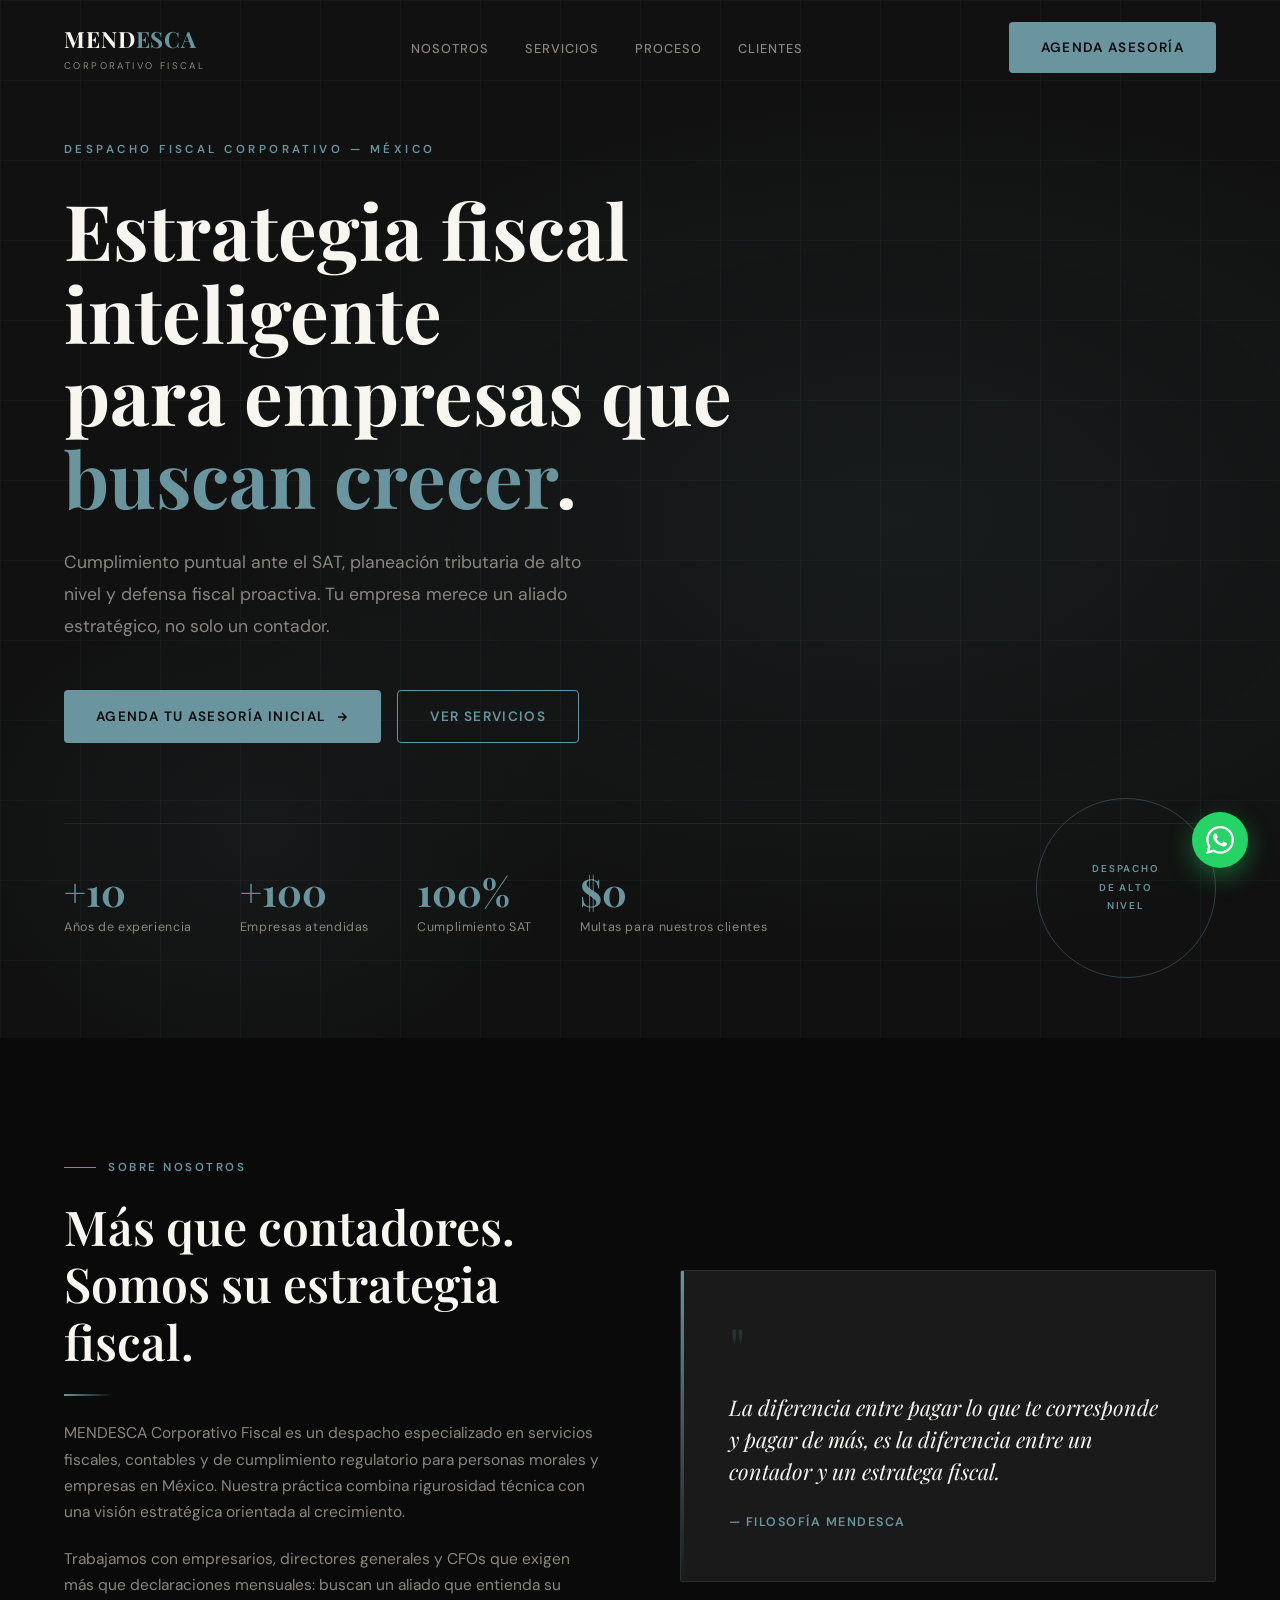
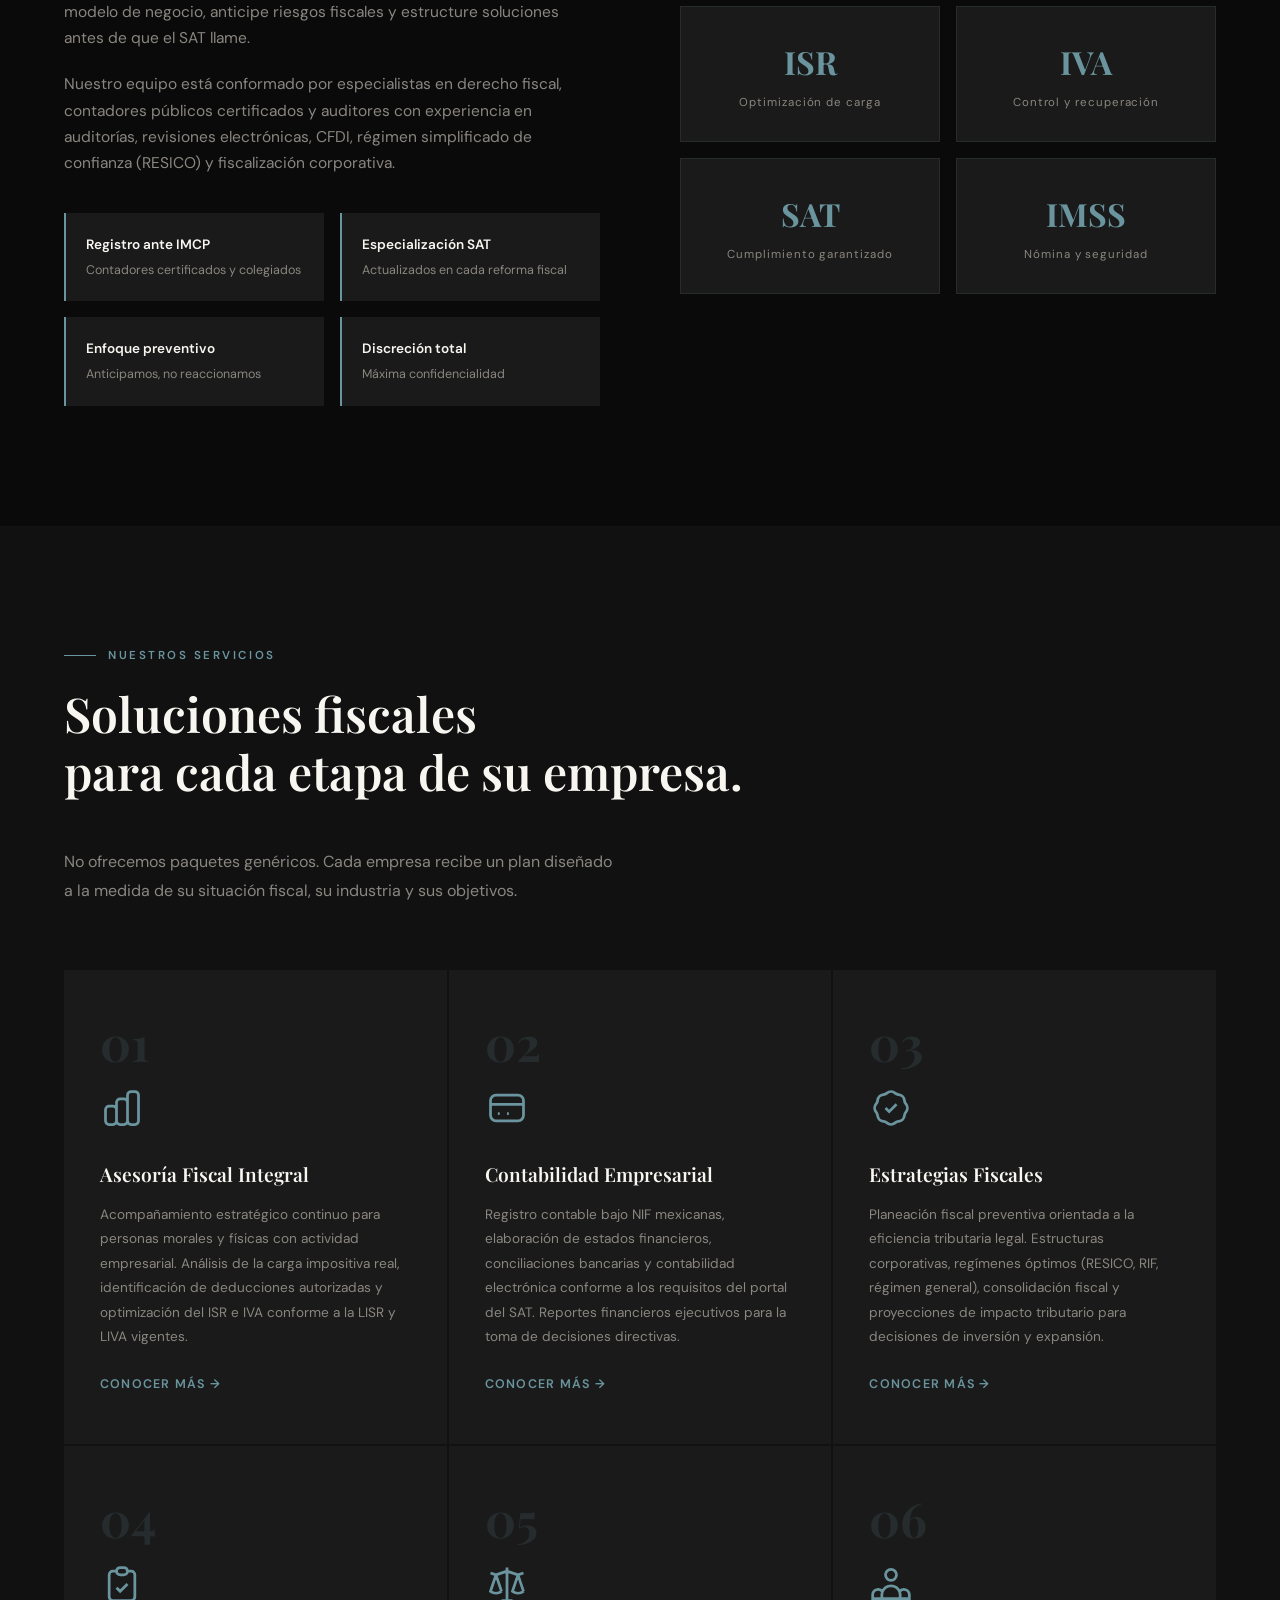
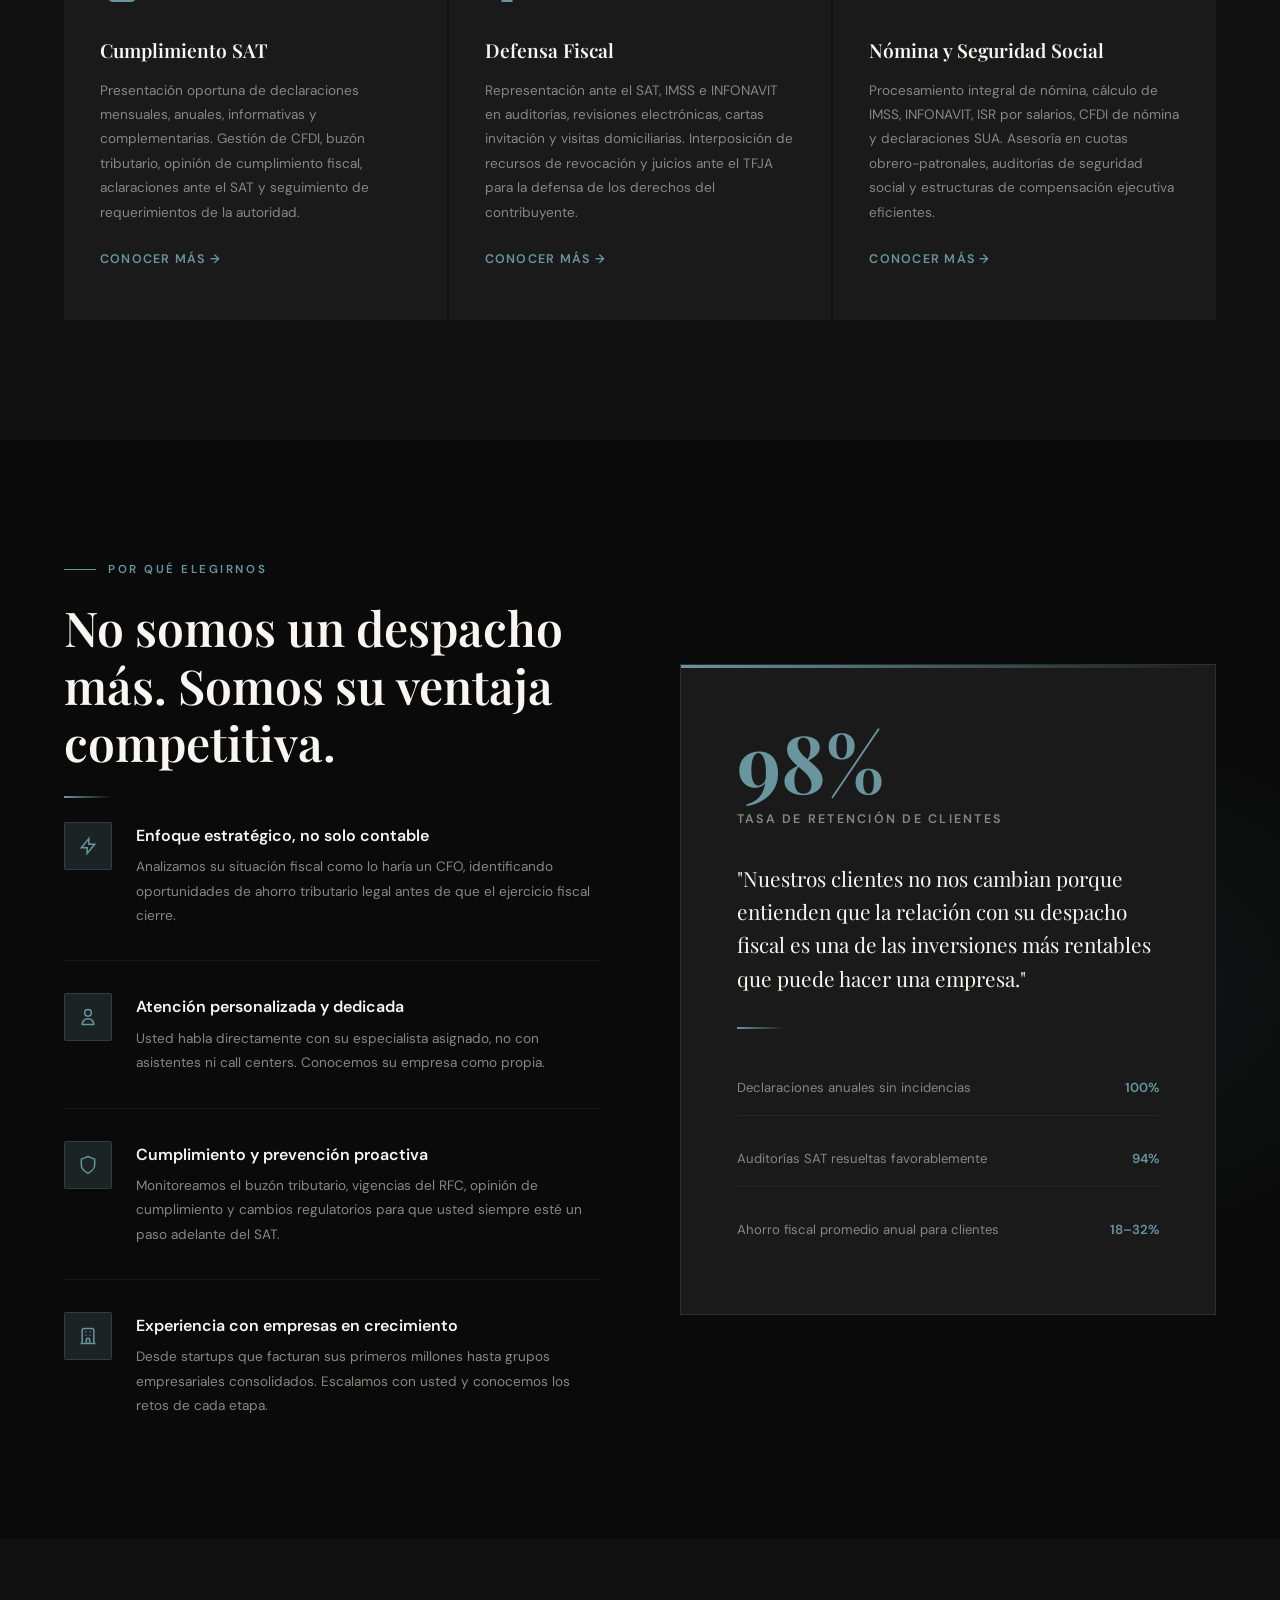
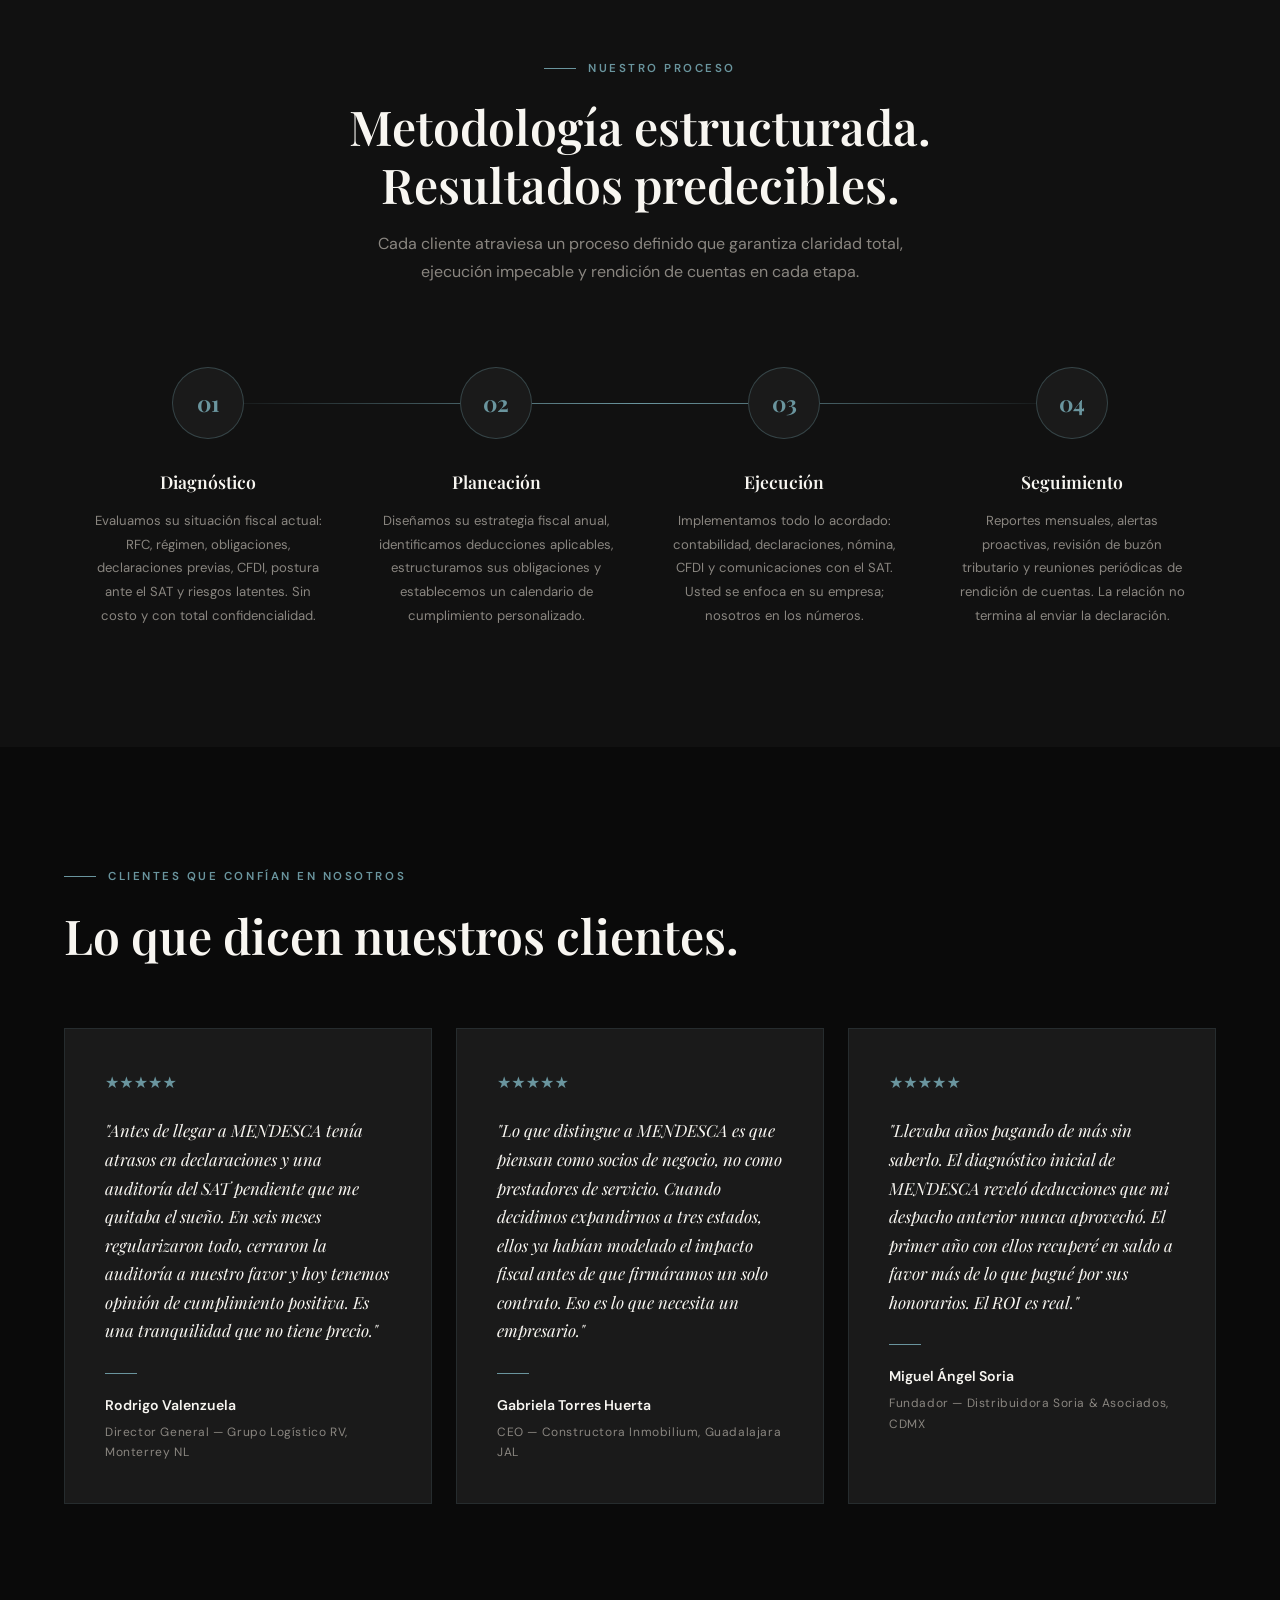
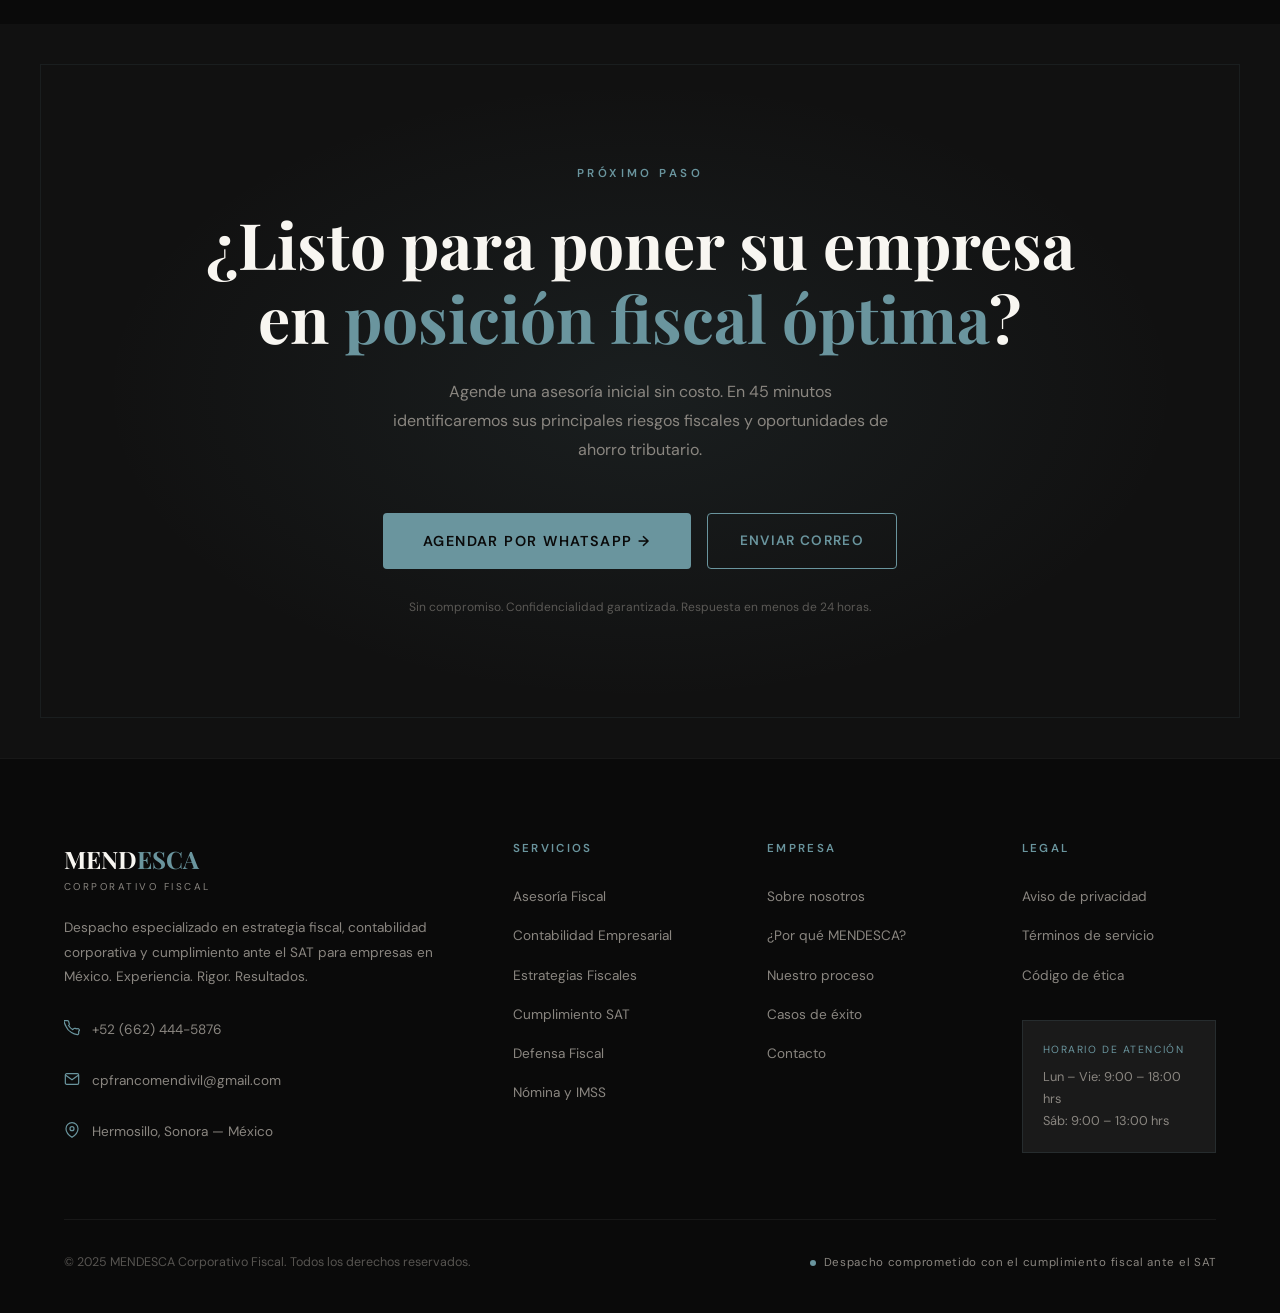
==== index.html @ 88727eb8 "Add files via upload" ====
<!DOCTYPE html>
<!-- Icons disponibles en carpeta /Icons/ -->
<html lang="es">
<head>
  <meta charset="UTF-8" />
  <meta name="viewport" content="width=device-width, initial-scale=1.0" />
  <title>MENDESCA Corporativo Fiscal | Estrategia Fiscal para Empresas en México</title>
  <meta name="description" content="Despacho fiscal y contable de alto nivel en México. Asesoría fiscal, cumplimiento SAT, defensa fiscal y estrategias tributarias para empresas." />

  <!-- Fonts -->
  <link rel="preconnect" href="https://fonts.googleapis.com" />
  <link rel="preconnect" href="https://fonts.gstatic.com" crossorigin />
  <link href="https://fonts.googleapis.com/css2?family=Playfair+Display:wght@400;600;700&family=DM+Sans:wght@300;400;500;600&display=swap" rel="stylesheet" />
  <link rel="stylesheet" href="style.css" />
</head>
<body>

  <!-- ============================================================
       NAVIGATION
  ============================================================ -->
  <nav id="nav">
    <div class="container">
      <div class="nav-inner">
        <a href="#" class="nav-logo">
          <div class="nav-logo-name">MEND<span>ESCA</span></div>
          <div class="nav-logo-sub">Corporativo Fiscal</div>
        </a>

        <ul class="nav-links">
          <li><a href="#nosotros">Nosotros</a></li>
          <li><a href="#servicios">Servicios</a></li>
          <li><a href="#proceso">Proceso</a></li>
          <li><a href="#testimonios">Clientes</a></li>
        </ul>

        <div class="nav-cta">
          <a href="#cta" class="btn btn-gold">Agenda asesoría</a>
        </div>

        <button class="hamburger" id="hamburger" aria-label="Menú">
          <span></span><span></span><span></span>
        </button>
      </div>
    </div>
  </nav>

  <!-- Mobile Menu -->
  <div class="mobile-menu" id="mobileMenu">
    <button class="mobile-close" id="mobileClose">✕</button>
    <a href="#nosotros" class="mobile-link">Nosotros</a>
    <a href="#servicios" class="mobile-link">Servicios</a>
    <a href="#proceso" class="mobile-link">Proceso</a>
    <a href="#testimonios" class="mobile-link">Clientes</a>
    <a href="#cta" class="btn btn-gold" style="margin-top:16px;">Agenda asesoría</a>
  </div>


  <!-- ============================================================
       HERO
  ============================================================ -->
  <section id="hero">
    <div class="hero-bg"></div>
    <div class="hero-grid-lines"></div>

    <div class="container hero-content">
      <p class="hero-eyebrow">Despacho Fiscal Corporativo — México</p>

      <h1 class="hero-title">
        Estrategia fiscal inteligente<br />para empresas que<br /><em>buscan crecer</em>.
      </h1>

      <p class="hero-subtitle">
        Cumplimiento puntual ante el SAT, planeación tributaria de alto nivel y defensa fiscal
        proactiva. Tu empresa merece un aliado estratégico, no solo un contador.
      </p>

      <div class="hero-actions">
        <a href="#cta" class="btn btn-gold">
          Agenda tu asesoría inicial
          <svg width="14" height="14" viewBox="0 0 24 24" fill="none" stroke="currentColor" stroke-width="2.5"><path d="M5 12h14M12 5l7 7-7 7"/></svg>
        </a>
        <a href="#servicios" class="btn btn-outline">Ver servicios</a>
      </div>

      <div class="hero-stats">
        <div>
          <div class="stat-num">+10</div>
          <div class="stat-label">Años de experiencia</div>
        </div>
        <div>
          <div class="stat-num">+100</div>
          <div class="stat-label">Empresas atendidas</div>
        </div>
        <div>
          <div class="stat-num">100%</div>
          <div class="stat-label">Cumplimiento SAT</div>
        </div>
        <div>
          <div class="stat-num">$0</div>
          <div class="stat-label">Multas para nuestros clientes</div>
        </div>
      </div>
    </div>

    <div class="hero-badge">
      <div class="hero-badge-inner">
        Despacho<br />de Alto<br />Nivel
      </div>
    </div>
  </section>


  <!-- ============================================================
       SOBRE NOSOTROS
  ============================================================ -->
  <section id="nosotros">
    <div class="container">
      <div class="nosotros-grid">

        <div class="nosotros-text reveal">
          <span class="section-label">Sobre nosotros</span>
          <h2 class="section-title">Más que contadores.<br />Somos su estrategia fiscal.</h2>
          <div class="gold-line"></div>

          <p>MENDESCA Corporativo Fiscal es un despacho especializado en servicios fiscales, contables y de cumplimiento regulatorio para personas morales y empresas en México. Nuestra práctica combina rigurosidad técnica con una visión estratégica orientada al crecimiento.</p>

          <p>Trabajamos con empresarios, directores generales y CFOs que exigen más que declaraciones mensuales: buscan un aliado que entienda su modelo de negocio, anticipe riesgos fiscales y estructure soluciones antes de que el SAT llame.</p>

          <p>Nuestro equipo está conformado por especialistas en derecho fiscal, contadores públicos certificados y auditores con experiencia en auditorías, revisiones electrónicas, CFDI, régimen simplificado de confianza (RESICO) y fiscalización corporativa.</p>

          <div class="nosotros-pillars">
            <div class="pillar">
              <div class="pillar-title">Registro ante IMCP</div>
              <div class="pillar-text">Contadores certificados y colegiados</div>
            </div>
            <div class="pillar">
              <div class="pillar-title">Especialización SAT</div>
              <div class="pillar-text">Actualizados en cada reforma fiscal</div>
            </div>
            <div class="pillar">
              <div class="pillar-title">Enfoque preventivo</div>
              <div class="pillar-text">Anticipamos, no reaccionamos</div>
            </div>
            <div class="pillar">
              <div class="pillar-title">Discreción total</div>
              <div class="pillar-text">Máxima confidencialidad</div>
            </div>
          </div>
        </div>

        <div class="nosotros-visual reveal">
          <div class="nosotros-card">
            <div class="nosotros-card-quote">"</div>
            <p class="nosotros-card-text">
              La diferencia entre pagar lo que te corresponde y pagar de más, es la diferencia entre un contador y un estratega fiscal.
            </p>
            <div class="nosotros-card-author">— Filosofía MENDESCA</div>
          </div>

          <div style="margin-top: 24px; display: grid; grid-template-columns: 1fr 1fr; gap: 16px;">
            <div style="background: var(--dark-mid); border: 1px solid rgba(106,149,158,0.15); padding: 28px; text-align:center;">
              <div style="font-family: var(--serif); font-size: 2rem; color: var(--gold); font-weight: 700;">ISR</div>
              <div style="font-size: 0.72rem; color: var(--muted); margin-top:4px; letter-spacing: 0.08em;">Optimización de carga</div>
            </div>
            <div style="background: var(--dark-mid); border: 1px solid rgba(106,149,158,0.15); padding: 28px; text-align:center;">
              <div style="font-family: var(--serif); font-size: 2rem; color: var(--gold); font-weight: 700;">IVA</div>
              <div style="font-size: 0.72rem; color: var(--muted); margin-top:4px; letter-spacing: 0.08em;">Control y recuperación</div>
            </div>
            <div style="background: var(--dark-mid); border: 1px solid rgba(106,149,158,0.15); padding: 28px; text-align:center;">
              <div style="font-family: var(--serif); font-size: 2rem; color: var(--gold); font-weight: 700;">SAT</div>
              <div style="font-size: 0.72rem; color: var(--muted); margin-top:4px; letter-spacing: 0.08em;">Cumplimiento garantizado</div>
            </div>
            <div style="background: var(--dark-mid); border: 1px solid rgba(106,149,158,0.15); padding: 28px; text-align:center;">
              <div style="font-family: var(--serif); font-size: 2rem; color: var(--gold); font-weight: 700;">IMSS</div>
              <div style="font-size: 0.72rem; color: var(--muted); margin-top:4px; letter-spacing: 0.08em;">Nómina y seguridad</div>
            </div>
          </div>
        </div>

      </div>
    </div>
  </section>


  <!-- ============================================================
       SERVICIOS
  ============================================================ -->
  <section id="servicios">
    <div class="container">
      <div class="servicios-header">
        <div>
          <span class="section-label">Nuestros servicios</span>
          <h2 class="section-title">Soluciones fiscales<br />para cada etapa de su empresa.</h2>
        </div>
        <p class="section-subtitle" style="align-self: flex-end;">
          No ofrecemos paquetes genéricos. Cada empresa recibe un plan diseñado a la medida de su situación fiscal, su industria y sus objetivos.
        </p>
      </div>

      <div class="servicios-grid reveal">

        <!-- S1 -->
        <div class="servicio-card">
          <div class="servicio-num">01</div>
          <svg class="servicio-icon" viewBox="0 0 24 24" fill="none" stroke="currentColor" stroke-width="1.5"><path d="M9 19v-6a2 2 0 00-2-2H5a2 2 0 00-2 2v6a2 2 0 002 2h2a2 2 0 002-2zm0 0V9a2 2 0 012-2h2a2 2 0 012 2v10m-6 0a2 2 0 002 2h2a2 2 0 002-2m0 0V5a2 2 0 012-2h2a2 2 0 012 2v14a2 2 0 01-2 2h-2a2 2 0 01-2-2z"/></svg>
          <h3 class="servicio-title">Asesoría Fiscal Integral</h3>
          <p class="servicio-text">Acompañamiento estratégico continuo para personas morales y físicas con actividad empresarial. Análisis de la carga impositiva real, identificación de deducciones autorizadas y optimización del ISR e IVA conforme a la LISR y LIVA vigentes.</p>
          <span class="servicio-link">Conocer más →</span>
        </div>

        <!-- S2 -->
        <div class="servicio-card">
          <div class="servicio-num">02</div>
          <svg class="servicio-icon" viewBox="0 0 24 24" fill="none" stroke="currentColor" stroke-width="1.5"><path d="M3 10h18M7 15h1m4 0h1m-7 4h12a3 3 0 003-3V8a3 3 0 00-3-3H6a3 3 0 00-3 3v8a3 3 0 003 3z"/></svg>
          <h3 class="servicio-title">Contabilidad Empresarial</h3>
          <p class="servicio-text">Registro contable bajo NIF mexicanas, elaboración de estados financieros, conciliaciones bancarias y contabilidad electrónica conforme a los requisitos del portal del SAT. Reportes financieros ejecutivos para la toma de decisiones directivas.</p>
          <span class="servicio-link">Conocer más →</span>
        </div>

        <!-- S3 -->
        <div class="servicio-card">
          <div class="servicio-num">03</div>
          <svg class="servicio-icon" viewBox="0 0 24 24" fill="none" stroke="currentColor" stroke-width="1.5"><path d="M9 12l2 2 4-4M7.835 4.697a3.42 3.42 0 001.946-.806 3.42 3.42 0 014.438 0 3.42 3.42 0 001.946.806 3.42 3.42 0 013.138 3.138 3.42 3.42 0 00.806 1.946 3.42 3.42 0 010 4.438 3.42 3.42 0 00-.806 1.946 3.42 3.42 0 01-3.138 3.138 3.42 3.42 0 00-1.946.806 3.42 3.42 0 01-4.438 0 3.42 3.42 0 00-1.946-.806 3.42 3.42 0 01-3.138-3.138 3.42 3.42 0 00-.806-1.946 3.42 3.42 0 010-4.438 3.42 3.42 0 00.806-1.946 3.42 3.42 0 013.138-3.138z"/></svg>
          <h3 class="servicio-title">Estrategias Fiscales</h3>
          <p class="servicio-text">Planeación fiscal preventiva orientada a la eficiencia tributaria legal. Estructuras corporativas, regímenes óptimos (RESICO, RIF, régimen general), consolidación fiscal y proyecciones de impacto tributario para decisiones de inversión y expansión.</p>
          <span class="servicio-link">Conocer más →</span>
        </div>

        <!-- S4 -->
        <div class="servicio-card">
          <div class="servicio-num">04</div>
          <svg class="servicio-icon" viewBox="0 0 24 24" fill="none" stroke="currentColor" stroke-width="1.5"><path d="M9 5H7a2 2 0 00-2 2v12a2 2 0 002 2h10a2 2 0 002-2V7a2 2 0 00-2-2h-2M9 5a2 2 0 002 2h2a2 2 0 002-2M9 5a2 2 0 012-2h2a2 2 0 012 2m-6 9l2 2 4-4"/></svg>
          <h3 class="servicio-title">Cumplimiento SAT</h3>
          <p class="servicio-text">Presentación oportuna de declaraciones mensuales, anuales, informativas y complementarias. Gestión de CFDI, buzón tributario, opinión de cumplimiento fiscal, aclaraciones ante el SAT y seguimiento de requerimientos de la autoridad.</p>
          <span class="servicio-link">Conocer más →</span>
        </div>

        <!-- S5 -->
        <div class="servicio-card">
          <div class="servicio-num">05</div>
          <svg class="servicio-icon" viewBox="0 0 24 24" fill="none" stroke="currentColor" stroke-width="1.5"><path d="M3 6l3 1m0 0l-3 9a5.002 5.002 0 006.001 0M6 7l3 9M6 7l6-2m6 2l3-1m-3 1l-3 9a5.002 5.002 0 006.001 0M18 7l3 9m-3-9l-6-2m0-2v2m0 16V5m0 16H9m3 0h3"/></svg>
          <h3 class="servicio-title">Defensa Fiscal</h3>
          <p class="servicio-text">Representación ante el SAT, IMSS e INFONAVIT en auditorías, revisiones electrónicas, cartas invitación y visitas domiciliarias. Interposición de recursos de revocación y juicios ante el TFJA para la defensa de los derechos del contribuyente.</p>
          <span class="servicio-link">Conocer más →</span>
        </div>

        <!-- S6 -->
        <div class="servicio-card">
          <div class="servicio-num">06</div>
          <svg class="servicio-icon" viewBox="0 0 24 24" fill="none" stroke="currentColor" stroke-width="1.5"><path d="M17 20h5v-2a3 3 0 00-5.356-1.857M17 20H7m10 0v-2c0-.656-.126-1.283-.356-1.857M7 20H2v-2a3 3 0 015.356-1.857M7 20v-2c0-.656.126-1.283.356-1.857m0 0a5.002 5.002 0 019.288 0M15 7a3 3 0 11-6 0 3 3 0 016 0z"/></svg>
          <h3 class="servicio-title">Nómina y Seguridad Social</h3>
          <p class="servicio-text">Procesamiento integral de nómina, cálculo de IMSS, INFONAVIT, ISR por salarios, CFDI de nómina y declaraciones SUA. Asesoría en cuotas obrero-patronales, auditorías de seguridad social y estructuras de compensación ejecutiva eficientes.</p>
          <span class="servicio-link">Conocer más →</span>
        </div>

      </div>
    </div>
  </section>


  <!-- ============================================================
       DIFERENCIADORES
  ============================================================ -->
  <section id="diferenciadores">
    <div class="dif-bg"></div>
    <div class="container">
      <div class="dif-grid">

        <div class="reveal">
          <span class="section-label">Por qué elegirnos</span>
          <h2 class="section-title">No somos un despacho más. Somos su ventaja competitiva.</h2>
          <div class="gold-line"></div>

          <div class="dif-list">
            <div class="dif-item">
              <div class="dif-icon-wrap">
                <svg width="20" height="20" viewBox="0 0 24 24" fill="none" stroke="currentColor" stroke-width="1.8"><path d="M13 10V3L4 14h7v7l9-11h-7z"/></svg>
              </div>
              <div>
                <div class="dif-content-title">Enfoque estratégico, no solo contable</div>
                <div class="dif-content-text">Analizamos su situación fiscal como lo haría un CFO, identificando oportunidades de ahorro tributario legal antes de que el ejercicio fiscal cierre.</div>
              </div>
            </div>

            <div class="dif-item">
              <div class="dif-icon-wrap">
                <svg width="20" height="20" viewBox="0 0 24 24" fill="none" stroke="currentColor" stroke-width="1.8"><path d="M16 7a4 4 0 11-8 0 4 4 0 018 0zM12 14a7 7 0 00-7 7h14a7 7 0 00-7-7z"/></svg>
              </div>
              <div>
                <div class="dif-content-title">Atención personalizada y dedicada</div>
                <div class="dif-content-text">Usted habla directamente con su especialista asignado, no con asistentes ni call centers. Conocemos su empresa como propia.</div>
              </div>
            </div>

            <div class="dif-item">
              <div class="dif-icon-wrap">
                <svg width="20" height="20" viewBox="0 0 24 24" fill="none" stroke="currentColor" stroke-width="1.8"><path d="M12 22s8-4 8-10V5l-8-3-8 3v7c0 6 8 10 8 10z"/></svg>
              </div>
              <div>
                <div class="dif-content-title">Cumplimiento y prevención proactiva</div>
                <div class="dif-content-text">Monitoreamos el buzón tributario, vigencias del RFC, opinión de cumplimiento y cambios regulatorios para que usted siempre esté un paso adelante del SAT.</div>
              </div>
            </div>

            <div class="dif-item">
              <div class="dif-icon-wrap">
                <svg width="20" height="20" viewBox="0 0 24 24" fill="none" stroke="currentColor" stroke-width="1.8"><path d="M19 21V5a2 2 0 00-2-2H7a2 2 0 00-2 2v16m14 0h2m-2 0h-5m-9 0H3m2 0h5M9 7h1m-1 4h1m4-4h1m-1 4h1m-5 10v-5a1 1 0 011-1h2a1 1 0 011 1v5m-4 0h4"/></svg>
              </div>
              <div>
                <div class="dif-content-title">Experiencia con empresas en crecimiento</div>
                <div class="dif-content-text">Desde startups que facturan sus primeros millones hasta grupos empresariales consolidados. Escalamos con usted y conocemos los retos de cada etapa.</div>
              </div>
            </div>
          </div>
        </div>

        <div class="dif-highlight reveal">
          <div class="dif-highlight-num">98%</div>
          <div class="dif-highlight-label">Tasa de retención de clientes</div>
          <p class="dif-highlight-text">
            "Nuestros clientes no nos cambian porque entienden que la relación con su despacho fiscal es una de las inversiones más rentables que puede hacer una empresa."
          </p>
          <div class="gold-line" style="margin: 32px 0;"></div>
          <div style="display: flex; flex-direction: column; gap: 16px;">
            <div style="display: flex; justify-content: space-between; align-items: center; padding: 16px 0; border-bottom: 1px solid rgba(255,255,255,0.05);">
              <span style="font-size: 0.82rem; color: var(--muted);">Declaraciones anuales sin incidencias</span>
              <span style="font-size: 0.82rem; color: var(--gold); font-weight: 600;">100%</span>
            </div>
            <div style="display: flex; justify-content: space-between; align-items: center; padding: 16px 0; border-bottom: 1px solid rgba(255,255,255,0.05);">
              <span style="font-size: 0.82rem; color: var(--muted);">Auditorías SAT resueltas favorablemente</span>
              <span style="font-size: 0.82rem; color: var(--gold); font-weight: 600;">94%</span>
            </div>
            <div style="display: flex; justify-content: space-between; align-items: center; padding: 16px 0;">
              <span style="font-size: 0.82rem; color: var(--muted);">Ahorro fiscal promedio anual para clientes</span>
              <span style="font-size: 0.82rem; color: var(--gold); font-weight: 600;">18–32%</span>
            </div>
          </div>
        </div>

      </div>
    </div>
  </section>


  <!-- ============================================================
       PROCESO DE TRABAJO
  ============================================================ -->
  <section id="proceso">
    <div class="container">
      <div class="proceso-header reveal">
        <span class="section-label" style="justify-content: center;">Nuestro proceso</span>
        <h2 class="section-title">Metodología estructurada.<br />Resultados predecibles.</h2>
        <p class="section-subtitle">Cada cliente atraviesa un proceso definido que garantiza claridad total, ejecución impecable y rendición de cuentas en cada etapa.</p>
      </div>

      <div class="proceso-steps reveal">
        <div class="paso">
          <div class="paso-num-wrap"><span class="paso-num">01</span></div>
          <h3 class="paso-title">Diagnóstico</h3>
          <p class="paso-text">Evaluamos su situación fiscal actual: RFC, régimen, obligaciones, declaraciones previas, CFDI, postura ante el SAT y riesgos latentes. Sin costo y con total confidencialidad.</p>
        </div>
        <div class="paso">
          <div class="paso-num-wrap"><span class="paso-num">02</span></div>
          <h3 class="paso-title">Planeación</h3>
          <p class="paso-text">Diseñamos su estrategia fiscal anual, identificamos deducciones aplicables, estructuramos sus obligaciones y establecemos un calendario de cumplimiento personalizado.</p>
        </div>
        <div class="paso">
          <div class="paso-num-wrap"><span class="paso-num">03</span></div>
          <h3 class="paso-title">Ejecución</h3>
          <p class="paso-text">Implementamos todo lo acordado: contabilidad, declaraciones, nómina, CFDI y comunicaciones con el SAT. Usted se enfoca en su empresa; nosotros en los números.</p>
        </div>
        <div class="paso">
          <div class="paso-num-wrap"><span class="paso-num">04</span></div>
          <h3 class="paso-title">Seguimiento</h3>
          <p class="paso-text">Reportes mensuales, alertas proactivas, revisión de buzón tributario y reuniones periódicas de rendición de cuentas. La relación no termina al enviar la declaración.</p>
        </div>
      </div>
    </div>
  </section>


  <!-- ============================================================
       TESTIMONIOS
  ============================================================ -->
  <section id="testimonios">
    <div class="container">
      <div class="testimonios-header reveal">
        <span class="section-label">Clientes que confían en nosotros</span>
        <h2 class="section-title">Lo que dicen nuestros clientes.</h2>
      </div>

      <div class="testimonios-grid reveal">

        <div class="testimonio">
          <div class="testimonio-stars">★★★★★</div>
          <p class="testimonio-text">"Antes de llegar a MENDESCA tenía atrasos en declaraciones y una auditoría del SAT pendiente que me quitaba el sueño. En seis meses regularizaron todo, cerraron la auditoría a nuestro favor y hoy tenemos opinión de cumplimiento positiva. Es una tranquilidad que no tiene precio."</p>
          <div class="testimonio-divider"></div>
          <div class="testimonio-name">Rodrigo Valenzuela</div>
          <div class="testimonio-role">Director General — Grupo Logístico RV, Monterrey NL</div>
        </div>

        <div class="testimonio">
          <div class="testimonio-stars">★★★★★</div>
          <p class="testimonio-text">"Lo que distingue a MENDESCA es que piensan como socios de negocio, no como prestadores de servicio. Cuando decidimos expandirnos a tres estados, ellos ya habían modelado el impacto fiscal antes de que firmáramos un solo contrato. Eso es lo que necesita un empresario."</p>
          <div class="testimonio-divider"></div>
          <div class="testimonio-name">Gabriela Torres Huerta</div>
          <div class="testimonio-role">CEO — Constructora Inmobilium, Guadalajara JAL</div>
        </div>

        <div class="testimonio">
          <div class="testimonio-stars">★★★★★</div>
          <p class="testimonio-text">"Llevaba años pagando de más sin saberlo. El diagnóstico inicial de MENDESCA reveló deducciones que mi despacho anterior nunca aprovechó. El primer año con ellos recuperé en saldo a favor más de lo que pagué por sus honorarios. El ROI es real."</p>
          <div class="testimonio-divider"></div>
          <div class="testimonio-name">Miguel Ángel Soria</div>
          <div class="testimonio-role">Fundador — Distribuidora Soria & Asociados, CDMX</div>
        </div>

      </div>
    </div>
  </section>


  <!-- ============================================================
       CALL TO ACTION
  ============================================================ -->
  <section id="cta">
    <div class="cta-bg"></div>
    <div class="cta-border"></div>
    <div class="container cta-content reveal">
      <p class="cta-label">Próximo paso</p>
      <h2 class="cta-title">¿Listo para poner su empresa<br />en <em>posición fiscal óptima</em>?</h2>
      <p class="cta-sub">
        Agende una asesoría inicial sin costo. En 45 minutos identificaremos sus principales riesgos fiscales y oportunidades de ahorro tributario.
      </p>
      <div class="cta-actions">
        <a href="https://wa.me/526624445876?text=Hola%2C%20me%20interesa%20agendar%20una%20asesor%C3%ADa%20fiscal%20inicial%20con%20MENDESCA%20Corporativo%20Fiscal." target="_blank" class="btn btn-gold" style="font-size: 0.9rem; padding: 16px 40px;">
          Agendar por WhatsApp →
        </a>
        <a href="mailto:cpfrancomendivil@gmail.com" class="btn btn-outline">
          Enviar correo
        </a>
      </div>
      <p class="cta-disclaimer">Sin compromiso. Confidencialidad garantizada. Respuesta en menos de 24 horas.</p>
    </div>
  </section>


  <!-- ============================================================
       FOOTER
  ============================================================ -->
  <footer id="footer">
    <div class="container">
      <div class="footer-grid">

        <!-- Marca -->
        <div>
          <div class="footer-brand-name">MEND<span>ESCA</span></div>
          <div class="footer-brand-sub">Corporativo Fiscal</div>
          <p class="footer-desc">Despacho especializado en estrategia fiscal, contabilidad corporativa y cumplimiento ante el SAT para empresas en México. Experiencia. Rigor. Resultados.</p>
          <div style="margin-top: 28px; display: flex; flex-direction: column; gap: 12px;">
            <div class="footer-contact-item">
              <svg class="footer-contact-icon" width="16" height="16" viewBox="0 0 24 24" fill="none" stroke="currentColor" stroke-width="1.8"><path d="M22 16.92v3a2 2 0 01-2.18 2 19.79 19.79 0 01-8.63-3.07A19.5 19.5 0 013.07 9.63a19.79 19.79 0 01-3.07-8.67A2 2 0 012.18 1h3a2 2 0 012 1.72c.127.96.361 1.903.7 2.81a2 2 0 01-.45 2.11L6.91 8.15a16 16 0 006.29 6.29l1.42-1.42a2 2 0 012.11-.45c.907.339 1.85.573 2.81.7A2 2 0 0122 16.92z"/></svg>
              <div class="footer-contact-text">
                <a href="https://wa.me/526624445876" target="_blank">+52 (662) 444-5876</a>
              </div>
            </div>
            <div class="footer-contact-item">
              <svg class="footer-contact-icon" width="16" height="16" viewBox="0 0 24 24" fill="none" stroke="currentColor" stroke-width="1.8"><path d="M4 4h16c1.1 0 2 .9 2 2v12c0 1.1-.9 2-2 2H4c-1.1 0-2-.9-2-2V6c0-1.1.9-2 2-2z"/><polyline points="22,6 12,13 2,6"/></svg>
              <div class="footer-contact-text">
                <a href="mailto:cpfrancomendivil@gmail.com">cpfrancomendivil@gmail.com</a>
              </div>
            </div>
            <div class="footer-contact-item">
              <svg class="footer-contact-icon" width="16" height="16" viewBox="0 0 24 24" fill="none" stroke="currentColor" stroke-width="1.8"><path d="M21 10c0 7-9 13-9 13s-9-6-9-13a9 9 0 0118 0z"/><circle cx="12" cy="10" r="3"/></svg>
              <div class="footer-contact-text">Hermosillo, Sonora — México</div>
            </div>
          </div>
        </div>

        <!-- Servicios -->
        <div>
          <div class="footer-col-title">Servicios</div>
          <ul class="footer-links">
            <li><a href="#servicios">Asesoría Fiscal</a></li>
            <li><a href="#servicios">Contabilidad Empresarial</a></li>
            <li><a href="#servicios">Estrategias Fiscales</a></li>
            <li><a href="#servicios">Cumplimiento SAT</a></li>
            <li><a href="#servicios">Defensa Fiscal</a></li>
            <li><a href="#servicios">Nómina y IMSS</a></li>
          </ul>
        </div>

        <!-- Empresa -->
        <div>
          <div class="footer-col-title">Empresa</div>
          <ul class="footer-links">
            <li><a href="#nosotros">Sobre nosotros</a></li>
            <li><a href="#diferenciadores">¿Por qué MENDESCA?</a></li>
            <li><a href="#proceso">Nuestro proceso</a></li>
            <li><a href="#testimonios">Casos de éxito</a></li>
            <li><a href="#cta">Contacto</a></li>
          </ul>
        </div>

        <!-- Legal -->
        <div>
          <div class="footer-col-title">Legal</div>
          <ul class="footer-links">
            <li><a href="#">Aviso de privacidad</a></li>
            <li><a href="#">Términos de servicio</a></li>
            <li><a href="#">Código de ética</a></li>
          </ul>
          <div style="margin-top: 32px; padding: 20px; background: var(--dark-mid); border: 1px solid rgba(106,149,158,0.15);">
            <div style="font-size: 0.65rem; letter-spacing: 0.15em; text-transform: uppercase; color: var(--gold); margin-bottom: 8px;">Horario de atención</div>
            <div style="font-size: 0.8rem; color: var(--muted);">Lun – Vie: 9:00 – 18:00 hrs</div>
            <div style="font-size: 0.8rem; color: var(--muted);">Sáb: 9:00 – 13:00 hrs</div>
          </div>
        </div>

      </div>

      <div class="footer-bottom">
        <p class="footer-copy">© 2025 MENDESCA Corporativo Fiscal. Todos los derechos reservados.</p>
        <div class="footer-sat-badge">Despacho comprometido con el cumplimiento fiscal ante el SAT</div>
      </div>
    </div>
  </footer>


  <!-- WhatsApp Float -->
  <a href="https://wa.me/526624445876?text=Hola%2C%20me%20interesa%20conocer%20m%C3%A1s%20sobre%20los%20servicios%20de%20MENDESCA%20Corporativo%20Fiscal." target="_blank" class="whatsapp-float" aria-label="WhatsApp">
    <svg viewBox="0 0 24 24" xmlns="http://www.w3.org/2000/svg"><path d="M17.472 14.382c-.297-.149-1.758-.867-2.03-.967-.273-.099-.471-.148-.67.15-.197.297-.767.966-.94 1.164-.173.199-.347.223-.644.075-.297-.15-1.255-.463-2.39-1.475-.883-.788-1.48-1.761-1.653-2.059-.173-.297-.018-.458.13-.606.134-.133.298-.347.446-.52.149-.174.198-.298.298-.497.099-.198.05-.371-.025-.52-.075-.149-.669-1.612-.916-2.207-.242-.579-.487-.5-.669-.51-.173-.008-.371-.01-.57-.01-.198 0-.52.074-.792.372-.272.297-1.04 1.016-1.04 2.479 0 1.462 1.065 2.875 1.213 3.074.149.198 2.096 3.2 5.077 4.487.709.306 1.262.489 1.694.625.712.227 1.36.195 1.871.118.571-.085 1.758-.719 2.006-1.413.248-.694.248-1.289.173-1.413-.074-.124-.272-.198-.57-.347m-5.421 7.403h-.004a9.87 9.87 0 01-5.031-1.378l-.361-.214-3.741.982.998-3.648-.235-.374a9.86 9.86 0 01-1.51-5.26c.001-5.45 4.436-9.884 9.888-9.884 2.64 0 5.122 1.03 6.988 2.898a9.825 9.825 0 012.893 6.994c-.003 5.45-4.437 9.884-9.885 9.884m8.413-18.297A11.815 11.815 0 0012.05 0C5.495 0 .16 5.335.157 11.892c0 2.096.547 4.142 1.588 5.945L.057 24l6.305-1.654a11.882 11.882 0 005.683 1.448h.005c6.554 0 11.89-5.335 11.893-11.893a11.821 11.821 0 00-3.48-8.413z"/></svg>
  </a>


  <!-- ============================================================
       JAVASCRIPT
  ============================================================ -->

  <script src="script.js"></script>


</body>
</html>
---- style.css ----
/* ============================================================
       CSS VARIABLES & RESET
    ============================================================ */
    :root {
      --black:       #0a0a0a;
      --dark:        #111111;
      --dark-mid:    #1a1a1a;
      --charcoal:    #252525;
      --gold:        #6a959e;
      --gold-light:  #88b4bc;
      --gold-dim:    rgba(106,149,158,0.18);
      --white:       #f8f6f1;
      --off-white:   #ece9e2;
      --muted:       #8a8680;
      --serif:       'Playfair Display', Georgia, serif;
      --sans:        'DM Sans', system-ui, sans-serif;
      --radius:      4px;
      --transition:  0.35s cubic-bezier(0.4,0,0.2,1);
    }

    *, *::before, *::after { box-sizing: border-box; margin: 0; padding: 0; }

    html { scroll-behavior: smooth; font-size: 16px; }

    body {
      font-family: var(--sans);
      background: var(--black);
      color: var(--white);
      line-height: 1.7;
      overflow-x: hidden;
    }

    img { display: block; max-width: 100%; }
    a { color: inherit; text-decoration: none; }

    /* ============================================================
       UTILITIES
    ============================================================ */
    .container {
      width: 90%;
      max-width: 1200px;
      margin: 0 auto;
    }

    .section-label {
      font-family: var(--sans);
      font-size: 0.72rem;
      font-weight: 600;
      letter-spacing: 0.22em;
      text-transform: uppercase;
      color: var(--gold);
      display: flex;
      align-items: center;
      gap: 12px;
      margin-bottom: 20px;
    }
    .section-label::before {
      content: '';
      display: block;
      width: 32px;
      height: 1px;
      background: var(--gold);
    }

    .section-title {
      font-family: var(--serif);
      font-size: clamp(2rem, 4vw, 3rem);
      font-weight: 600;
      line-height: 1.2;
      color: var(--white);
      margin-bottom: 16px;
    }

    .section-subtitle {
      font-size: 1rem;
      color: var(--muted);
      max-width: 560px;
      line-height: 1.8;
    }

    .btn {
      display: inline-flex;
      align-items: center;
      gap: 10px;
      padding: 14px 32px;
      font-family: var(--sans);
      font-size: 0.85rem;
      font-weight: 600;
      letter-spacing: 0.1em;
      text-transform: uppercase;
      border-radius: var(--radius);
      cursor: pointer;
      transition: var(--transition);
      border: none;
    }
    .btn-gold {
      background: var(--gold);
      color: var(--black);
    }
    .btn-gold:hover {
      background: var(--gold-light);
      transform: translateY(-2px);
      box-shadow: 0 12px 32px rgba(106,149,158,0.40);
    }
    .btn-outline {
      background: transparent;
      color: var(--gold);
      border: 1px solid var(--gold);
    }
    .btn-outline:hover {
      background: var(--gold-dim);
      transform: translateY(-2px);
    }

    .gold-line {
      width: 48px;
      height: 2px;
      background: linear-gradient(90deg, var(--gold), transparent);
      margin: 24px 0;
    }

    /* ============================================================
       NAVIGATION
    ============================================================ */
    #nav {
      position: fixed;
      top: 0; left: 0; right: 0;
      z-index: 999;
      padding: 20px 0;
      transition: var(--transition);
    }
    #nav.scrolled {
      background: rgba(10,10,10,0.96);
      backdrop-filter: blur(12px);
      padding: 14px 0;
      border-bottom: 1px solid rgba(106,149,158,0.15);
    }
    .nav-inner {
      display: flex;
      align-items: center;
      justify-content: space-between;
    }
    .nav-logo {
      display: flex;
      flex-direction: column;
    }
    .nav-logo-name {
      font-family: var(--serif);
      font-size: 1.4rem;
      font-weight: 700;
      color: var(--white);
      letter-spacing: 0.04em;
    }
    .nav-logo-name span { color: var(--gold); }
    .nav-logo-sub {
      font-size: 0.6rem;
      letter-spacing: 0.25em;
      text-transform: uppercase;
      color: var(--muted);
    }
    .nav-links {
      display: flex;
      gap: 36px;
      list-style: none;
    }
    .nav-links a {
      font-size: 0.8rem;
      font-weight: 500;
      letter-spacing: 0.08em;
      text-transform: uppercase;
      color: var(--muted);
      transition: color var(--transition);
    }
    .nav-links a:hover { color: var(--gold); }
    .nav-cta { display: flex; align-items: center; }

    /* Mobile nav */
    .hamburger {
      display: none;
      flex-direction: column;
      gap: 5px;
      cursor: pointer;
      background: none;
      border: none;
      padding: 4px;
    }
    .hamburger span {
      display: block;
      width: 24px;
      height: 1.5px;
      background: var(--white);
      transition: var(--transition);
    }
    .mobile-menu {
      display: none;
      position: fixed;
      inset: 0;
      background: var(--dark);
      z-index: 998;
      flex-direction: column;
      align-items: center;
      justify-content: center;
      gap: 32px;
    }
    .mobile-menu.open { display: flex; }
    .mobile-menu a {
      font-family: var(--serif);
      font-size: 2rem;
      color: var(--white);
      transition: color var(--transition);
    }
    .mobile-menu a:hover { color: var(--gold); }
    .mobile-close {
      position: absolute;
      top: 28px; right: 5%;
      background: none;
      border: none;
      color: var(--muted);
      font-size: 2rem;
      cursor: pointer;
    }

    /* ============================================================
       HERO
    ============================================================ */
    #hero {
      min-height: 100vh;
      display: flex;
      align-items: center;
      position: relative;
      overflow: hidden;
      background: var(--dark);
    }
    .hero-bg {
      position: absolute;
      inset: 0;
      background:
        radial-gradient(ellipse 80% 60% at 70% 50%, rgba(106,149,158,0.08) 0%, transparent 70%),
        radial-gradient(ellipse 40% 40% at 20% 80%, rgba(106,149,158,0.06) 0%, transparent 60%);
    }
    .hero-grid-lines {
      position: absolute;
      inset: 0;
      background-image:
        linear-gradient(rgba(106,149,158,0.06) 1px, transparent 1px),
        linear-gradient(90deg, rgba(106,149,158,0.06) 1px, transparent 1px);
      background-size: 80px 80px;
    }
    .hero-content {
      position: relative;
      z-index: 2;
      padding: 140px 0 100px;
    }
    .hero-eyebrow {
      font-size: 0.72rem;
      font-weight: 600;
      letter-spacing: 0.3em;
      text-transform: uppercase;
      color: var(--gold);
      margin-bottom: 28px;
      opacity: 0;
      animation: fadeUp 0.9s ease forwards 0.2s;
    }
    .hero-title {
      font-family: var(--serif);
      font-size: clamp(2.8rem, 6vw, 5.2rem);
      font-weight: 700;
      line-height: 1.08;
      color: var(--white);
      max-width: 820px;
      margin-bottom: 28px;
      opacity: 0;
      animation: fadeUp 0.9s ease forwards 0.4s;
    }
    .hero-title em {
      font-style: normal;
      color: var(--gold);
    }
    .hero-subtitle {
      font-size: 1.1rem;
      color: var(--muted);
      max-width: 520px;
      line-height: 1.8;
      margin-bottom: 48px;
      opacity: 0;
      animation: fadeUp 0.9s ease forwards 0.6s;
    }
    .hero-actions {
      display: flex;
      gap: 16px;
      flex-wrap: wrap;
      opacity: 0;
      animation: fadeUp 0.9s ease forwards 0.8s;
    }
    .hero-stats {
      display: flex;
      gap: 48px;
      margin-top: 80px;
      padding-top: 48px;
      border-top: 1px solid rgba(255,255,255,0.07);
      flex-wrap: wrap;
      opacity: 0;
      animation: fadeUp 0.9s ease forwards 1s;
    }
    .stat-num {
      font-family: var(--serif);
      font-size: 2.4rem;
      font-weight: 700;
      color: var(--gold);
      line-height: 1;
    }
    .stat-label {
      font-size: 0.78rem;
      color: var(--muted);
      letter-spacing: 0.05em;
      margin-top: 6px;
    }
    .hero-badge {
      position: absolute;
      right: 5%;
      bottom: 60px;
      width: 180px;
      height: 180px;
      border-radius: 50%;
      border: 1px solid rgba(106,149,158,0.35);
      display: flex;
      align-items: center;
      justify-content: center;
      text-align: center;
      opacity: 0;
      animation: fadeIn 1s ease forwards 1.2s, spinSlow 30s linear infinite;
    }
    .hero-badge-inner {
      font-size: 0.62rem;
      font-weight: 600;
      letter-spacing: 0.2em;
      text-transform: uppercase;
      color: var(--gold);
      line-height: 1.9;
    }

    /* ============================================================
       SOBRE NOSOTROS
    ============================================================ */
    #nosotros {
      padding: 120px 0;
      background: var(--black);
    }
    .nosotros-grid {
      display: grid;
      grid-template-columns: 1fr 1fr;
      gap: 80px;
      align-items: center;
    }
    .nosotros-visual {
      position: relative;
    }
    .nosotros-card {
      background: var(--dark-mid);
      border: 1px solid rgba(106,149,158,0.18);
      border-radius: 2px;
      padding: 48px;
      position: relative;
      overflow: hidden;
    }
    .nosotros-card::before {
      content: '';
      position: absolute;
      top: 0; left: 0;
      width: 3px;
      height: 100%;
      background: linear-gradient(to bottom, var(--gold), transparent);
    }
    .nosotros-card-quote {
      font-family: var(--serif);
      font-size: 3.5rem;
      color: var(--gold-dim);
      line-height: 1;
      margin-bottom: 16px;
    }
    .nosotros-card-text {
      font-family: var(--serif);
      font-size: 1.35rem;
      font-weight: 400;
      color: var(--white);
      line-height: 1.5;
      font-style: italic;
    }
    .nosotros-card-author {
      margin-top: 24px;
      font-size: 0.78rem;
      font-weight: 600;
      letter-spacing: 0.12em;
      text-transform: uppercase;
      color: var(--gold);
    }
    .nosotros-tag {
      display: inline-block;
      background: var(--gold-dim);
      border: 1px solid rgba(106,149,158,0.25);
      color: var(--gold);
      font-size: 0.72rem;
      font-weight: 600;
      letter-spacing: 0.15em;
      text-transform: uppercase;
      padding: 6px 14px;
      border-radius: 2px;
      margin-bottom: 12px;
    }
    .nosotros-text p {
      color: var(--muted);
      margin-bottom: 20px;
      font-size: 0.97rem;
    }
    .nosotros-pillars {
      display: grid;
      grid-template-columns: 1fr 1fr;
      gap: 16px;
      margin-top: 36px;
    }
    .pillar {
      padding: 20px;
      background: var(--dark-mid);
      border-left: 2px solid var(--gold);
    }
    .pillar-title {
      font-weight: 600;
      font-size: 0.85rem;
      color: var(--white);
      margin-bottom: 4px;
    }
    .pillar-text {
      font-size: 0.78rem;
      color: var(--muted);
    }

    /* ============================================================
       SERVICIOS
    ============================================================ */
    #servicios {
      padding: 120px 0;
      background: var(--dark);
    }
    .servicios-header {
      display: flex;
      align-items: flex-end;
      justify-content: space-between;
      margin-bottom: 64px;
      gap: 32px;
      flex-wrap: wrap;
    }
    .servicios-grid {
      display: grid;
      grid-template-columns: repeat(3, 1fr);
      gap: 2px;
    }
    .servicio-card {
      background: var(--dark-mid);
      padding: 48px 36px;
      position: relative;
      overflow: hidden;
      transition: var(--transition);
      cursor: default;
    }
    .servicio-card::after {
      content: '';
      position: absolute;
      bottom: 0; left: 0;
      width: 100%;
      height: 2px;
      background: linear-gradient(90deg, var(--gold), transparent);
      transform: scaleX(0);
      transform-origin: left;
      transition: transform var(--transition);
    }
    .servicio-card:hover { background: var(--charcoal); }
    .servicio-card:hover::after { transform: scaleX(1); }
    .servicio-num {
      font-family: var(--serif);
      font-size: 3rem;
      font-weight: 700;
      color: rgba(106,149,158,0.15);
      line-height: 1;
      margin-bottom: 20px;
      transition: var(--transition);
    }
    .servicio-card:hover .servicio-num { color: rgba(106,149,158,0.30); }
    .servicio-icon {
      width: 44px;
      height: 44px;
      margin-bottom: 20px;
      color: var(--gold);
    }
    .servicio-title {
      font-family: var(--serif);
      font-size: 1.2rem;
      font-weight: 600;
      color: var(--white);
      margin-bottom: 12px;
    }
    .servicio-text {
      font-size: 0.85rem;
      color: var(--muted);
      line-height: 1.8;
    }
    .servicio-link {
      display: inline-flex;
      align-items: center;
      gap: 8px;
      margin-top: 24px;
      font-size: 0.78rem;
      font-weight: 600;
      letter-spacing: 0.1em;
      text-transform: uppercase;
      color: var(--gold);
      transition: gap var(--transition);
    }
    .servicio-card:hover .servicio-link { gap: 14px; }

    /* ============================================================
       DIFERENCIADORES
    ============================================================ */
    #diferenciadores {
      padding: 120px 0;
      background: var(--black);
      position: relative;
      overflow: hidden;
    }
    .dif-bg {
      position: absolute;
      right: -10%;
      top: 50%;
      transform: translateY(-50%);
      width: 500px;
      height: 500px;
      border-radius: 50%;
      background: radial-gradient(circle, rgba(106,149,158,0.07) 0%, transparent 70%);
      pointer-events: none;
    }
    .dif-grid {
      display: grid;
      grid-template-columns: 1fr 1fr;
      gap: 80px;
      align-items: center;
    }
    .dif-list {
      display: flex;
      flex-direction: column;
      gap: 32px;
    }
    .dif-item {
      display: flex;
      gap: 24px;
      align-items: flex-start;
      padding-bottom: 32px;
      border-bottom: 1px solid rgba(255,255,255,0.05);
    }
    .dif-item:last-child { border-bottom: none; padding-bottom: 0; }
    .dif-icon-wrap {
      flex-shrink: 0;
      width: 48px;
      height: 48px;
      background: var(--gold-dim);
      border: 1px solid rgba(106,149,158,0.25);
      border-radius: 2px;
      display: flex;
      align-items: center;
      justify-content: center;
      color: var(--gold);
    }
    .dif-content-title {
      font-weight: 600;
      font-size: 1rem;
      color: var(--white);
      margin-bottom: 6px;
    }
    .dif-content-text {
      font-size: 0.85rem;
      color: var(--muted);
      line-height: 1.8;
    }
    .dif-highlight {
      background: var(--dark-mid);
      border: 1px solid rgba(106,149,158,0.18);
      padding: 56px;
      position: relative;
    }
    .dif-highlight::before {
      content: '';
      position: absolute;
      top: 0; left: 0;
      width: 100%; height: 3px;
      background: linear-gradient(90deg, var(--gold), transparent);
    }
    .dif-highlight-num {
      font-family: var(--serif);
      font-size: 5rem;
      font-weight: 700;
      color: var(--gold);
      line-height: 1;
      margin-bottom: 8px;
    }
    .dif-highlight-label {
      font-size: 0.78rem;
      font-weight: 600;
      letter-spacing: 0.18em;
      text-transform: uppercase;
      color: var(--muted);
      margin-bottom: 32px;
    }
    .dif-highlight-text {
      font-family: var(--serif);
      font-size: 1.3rem;
      color: var(--white);
      line-height: 1.6;
    }

    /* ============================================================
       PROCESO
    ============================================================ */
    #proceso {
      padding: 120px 0;
      background: var(--dark);
    }
    .proceso-header { text-align: center; margin-bottom: 80px; }
    .proceso-header .section-subtitle { margin: 0 auto; }
    .proceso-steps {
      display: grid;
      grid-template-columns: repeat(4, 1fr);
      position: relative;
    }
    .proceso-steps::before {
      content: '';
      position: absolute;
      top: 36px;
      left: 12.5%;
      right: 12.5%;
      height: 1px;
      background: linear-gradient(90deg, transparent, var(--gold), transparent);
    }
    .paso {
      text-align: center;
      padding: 0 24px;
      position: relative;
    }
    .paso-num-wrap {
      width: 72px;
      height: 72px;
      border-radius: 50%;
      background: var(--dark-mid);
      border: 1px solid rgba(106,149,158,0.35);
      display: flex;
      align-items: center;
      justify-content: center;
      margin: 0 auto 28px;
      position: relative;
      z-index: 1;
    }
    .paso-num {
      font-family: var(--serif);
      font-size: 1.4rem;
      font-weight: 700;
      color: var(--gold);
    }
    .paso-title {
      font-family: var(--serif);
      font-size: 1.1rem;
      font-weight: 600;
      color: var(--white);
      margin-bottom: 12px;
    }
    .paso-text {
      font-size: 0.82rem;
      color: var(--muted);
      line-height: 1.8;
    }

    /* ============================================================
       TESTIMONIOS
    ============================================================ */
    #testimonios {
      padding: 120px 0;
      background: var(--black);
    }
    .testimonios-header { margin-bottom: 64px; }
    .testimonios-grid {
      display: grid;
      grid-template-columns: repeat(3, 1fr);
      gap: 24px;
    }
    .testimonio {
      background: var(--dark-mid);
      border: 1px solid rgba(106,149,158,0.15);
      padding: 40px;
      position: relative;
      transition: var(--transition);
    }
    .testimonio:hover {
      border-color: rgba(106,149,158,0.35);
      transform: translateY(-4px);
    }
    .testimonio-stars {
      display: flex;
      gap: 4px;
      margin-bottom: 20px;
      color: var(--gold);
    }
    .testimonio-text {
      font-family: var(--serif);
      font-size: 1.05rem;
      color: var(--white);
      line-height: 1.7;
      margin-bottom: 28px;
      font-style: italic;
    }
    .testimonio-divider {
      width: 32px;
      height: 1px;
      background: var(--gold);
      margin-bottom: 20px;
    }
    .testimonio-name {
      font-weight: 600;
      font-size: 0.88rem;
      color: var(--white);
      margin-bottom: 4px;
    }
    .testimonio-role {
      font-size: 0.75rem;
      color: var(--muted);
      letter-spacing: 0.05em;
    }

    /* ============================================================
       CALL TO ACTION
    ============================================================ */
    #cta {
      padding: 140px 0;
      background: var(--dark);
      position: relative;
      overflow: hidden;
      text-align: center;
    }
    .cta-bg {
      position: absolute;
      inset: 0;
      background:
        radial-gradient(ellipse 60% 60% at 50% 50%, rgba(106,149,158,0.10) 0%, transparent 70%);
    }
    .cta-border {
      position: absolute;
      inset: 40px;
      border: 1px solid rgba(106,149,158,0.10);
      pointer-events: none;
    }
    .cta-content { position: relative; z-index: 1; }
    .cta-label {
      font-size: 0.72rem;
      font-weight: 600;
      letter-spacing: 0.3em;
      text-transform: uppercase;
      color: var(--gold);
      margin-bottom: 24px;
    }
    .cta-title {
      font-family: var(--serif);
      font-size: clamp(2.2rem, 5vw, 4rem);
      font-weight: 700;
      color: var(--white);
      line-height: 1.15;
      margin-bottom: 24px;
    }
    .cta-title em { font-style: normal; color: var(--gold); }
    .cta-sub {
      font-size: 1rem;
      color: var(--muted);
      max-width: 500px;
      margin: 0 auto 48px;
      line-height: 1.8;
    }
    .cta-actions {
      display: flex;
      justify-content: center;
      gap: 16px;
      flex-wrap: wrap;
    }
    .cta-disclaimer {
      margin-top: 28px;
      font-size: 0.75rem;
      color: var(--muted);
      opacity: 0.6;
    }

    /* ============================================================
       FOOTER
    ============================================================ */
    #footer {
      background: var(--black);
      padding: 80px 0 40px;
      border-top: 1px solid rgba(255,255,255,0.06);
    }
    .footer-grid {
      display: grid;
      grid-template-columns: 2fr 1fr 1fr 1fr;
      gap: 60px;
      margin-bottom: 60px;
    }
    .footer-brand-name {
      font-family: var(--serif);
      font-size: 1.5rem;
      font-weight: 700;
      color: var(--white);
    }
    .footer-brand-name span { color: var(--gold); }
    .footer-brand-sub {
      font-size: 0.62rem;
      letter-spacing: 0.25em;
      text-transform: uppercase;
      color: var(--muted);
      margin-bottom: 20px;
    }
    .footer-desc {
      font-size: 0.85rem;
      color: var(--muted);
      line-height: 1.8;
      margin-top: 16px;
    }
    .footer-contact-item {
      display: flex;
      align-items: flex-start;
      gap: 12px;
      margin-bottom: 16px;
    }
    .footer-contact-icon {
      color: var(--gold);
      margin-top: 2px;
      flex-shrink: 0;
    }
    .footer-contact-text {
      font-size: 0.85rem;
      color: var(--muted);
    }
    .footer-contact-text a { transition: color var(--transition); }
    .footer-contact-text a:hover { color: var(--gold); }
    .footer-col-title {
      font-size: 0.72rem;
      font-weight: 600;
      letter-spacing: 0.2em;
      text-transform: uppercase;
      color: var(--gold);
      margin-bottom: 24px;
    }
    .footer-links {
      list-style: none;
      display: flex;
      flex-direction: column;
      gap: 12px;
    }
    .footer-links a {
      font-size: 0.85rem;
      color: var(--muted);
      transition: color var(--transition);
    }
    .footer-links a:hover { color: var(--white); }
    .footer-bottom {
      border-top: 1px solid rgba(255,255,255,0.06);
      padding-top: 32px;
      display: flex;
      align-items: center;
      justify-content: space-between;
      flex-wrap: wrap;
      gap: 16px;
    }
    .footer-copy {
      font-size: 0.78rem;
      color: var(--muted);
      opacity: 0.6;
    }
    .footer-sat-badge {
      display: flex;
      align-items: center;
      gap: 8px;
      font-size: 0.72rem;
      color: var(--muted);
      letter-spacing: 0.06em;
    }
    .footer-sat-badge::before {
      content: '';
      display: block;
      width: 6px;
      height: 6px;
      border-radius: 50%;
      background: var(--gold);
    }

    /* WhatsApp Float Button */
    .whatsapp-float {
      position: fixed;
      bottom: 32px;
      right: 32px;
      z-index: 997;
      width: 56px;
      height: 56px;
      border-radius: 50%;
      background: #25d366;
      display: flex;
      align-items: center;
      justify-content: center;
      box-shadow: 0 8px 24px rgba(37,211,102,0.4);
      transition: var(--transition);
    }
    .whatsapp-float:hover {
      transform: scale(1.1);
      box-shadow: 0 12px 32px rgba(37,211,102,0.5);
    }
    .whatsapp-float svg { width: 28px; height: 28px; fill: white; }

    /* ============================================================
       ANIMATIONS
    ============================================================ */
    @keyframes fadeUp {
      from { opacity: 0; transform: translateY(28px); }
      to   { opacity: 1; transform: translateY(0); }
    }
    @keyframes fadeIn {
      from { opacity: 0; }
      to   { opacity: 1; }
    }
    @keyframes spinSlow {
      from { transform: translateY(-50%) rotate(0deg); }
      to   { transform: translateY(-50%) rotate(360deg); }
    }

    /* Scroll reveal */
    .reveal {
      opacity: 0;
      transform: translateY(32px);
      transition: opacity 0.7s ease, transform 0.7s ease;
    }
    .reveal.visible {
      opacity: 1;
      transform: translateY(0);
    }

    /* ============================================================
       RESPONSIVE
    ============================================================ */
    @media (max-width: 1024px) {
      .servicios-grid { grid-template-columns: repeat(2, 1fr); }
      .nosotros-grid { grid-template-columns: 1fr; gap: 48px; }
      .dif-grid { grid-template-columns: 1fr; gap: 48px; }
      .footer-grid { grid-template-columns: 1fr 1fr; gap: 40px; }
    }

    @media (max-width: 768px) {
      .nav-links { display: none; }
      .nav-cta { display: none; }
      .hamburger { display: flex; }

      .servicios-grid { grid-template-columns: 1fr; }
      .proceso-steps {
        grid-template-columns: 1fr 1fr;
        gap: 40px;
      }
      .proceso-steps::before { display: none; }
      .testimonios-grid { grid-template-columns: 1fr; }
      .footer-grid { grid-template-columns: 1fr; gap: 32px; }
      .nosotros-pillars { grid-template-columns: 1fr; }
      .hero-badge { display: none; }
      .hero-stats { gap: 28px; }
      .dif-highlight { padding: 36px; }
    }

    @media (max-width: 480px) {
      .proceso-steps { grid-template-columns: 1fr; }
      .hero-actions { flex-direction: column; }
      .cta-actions { flex-direction: column; align-items: center; }
    }
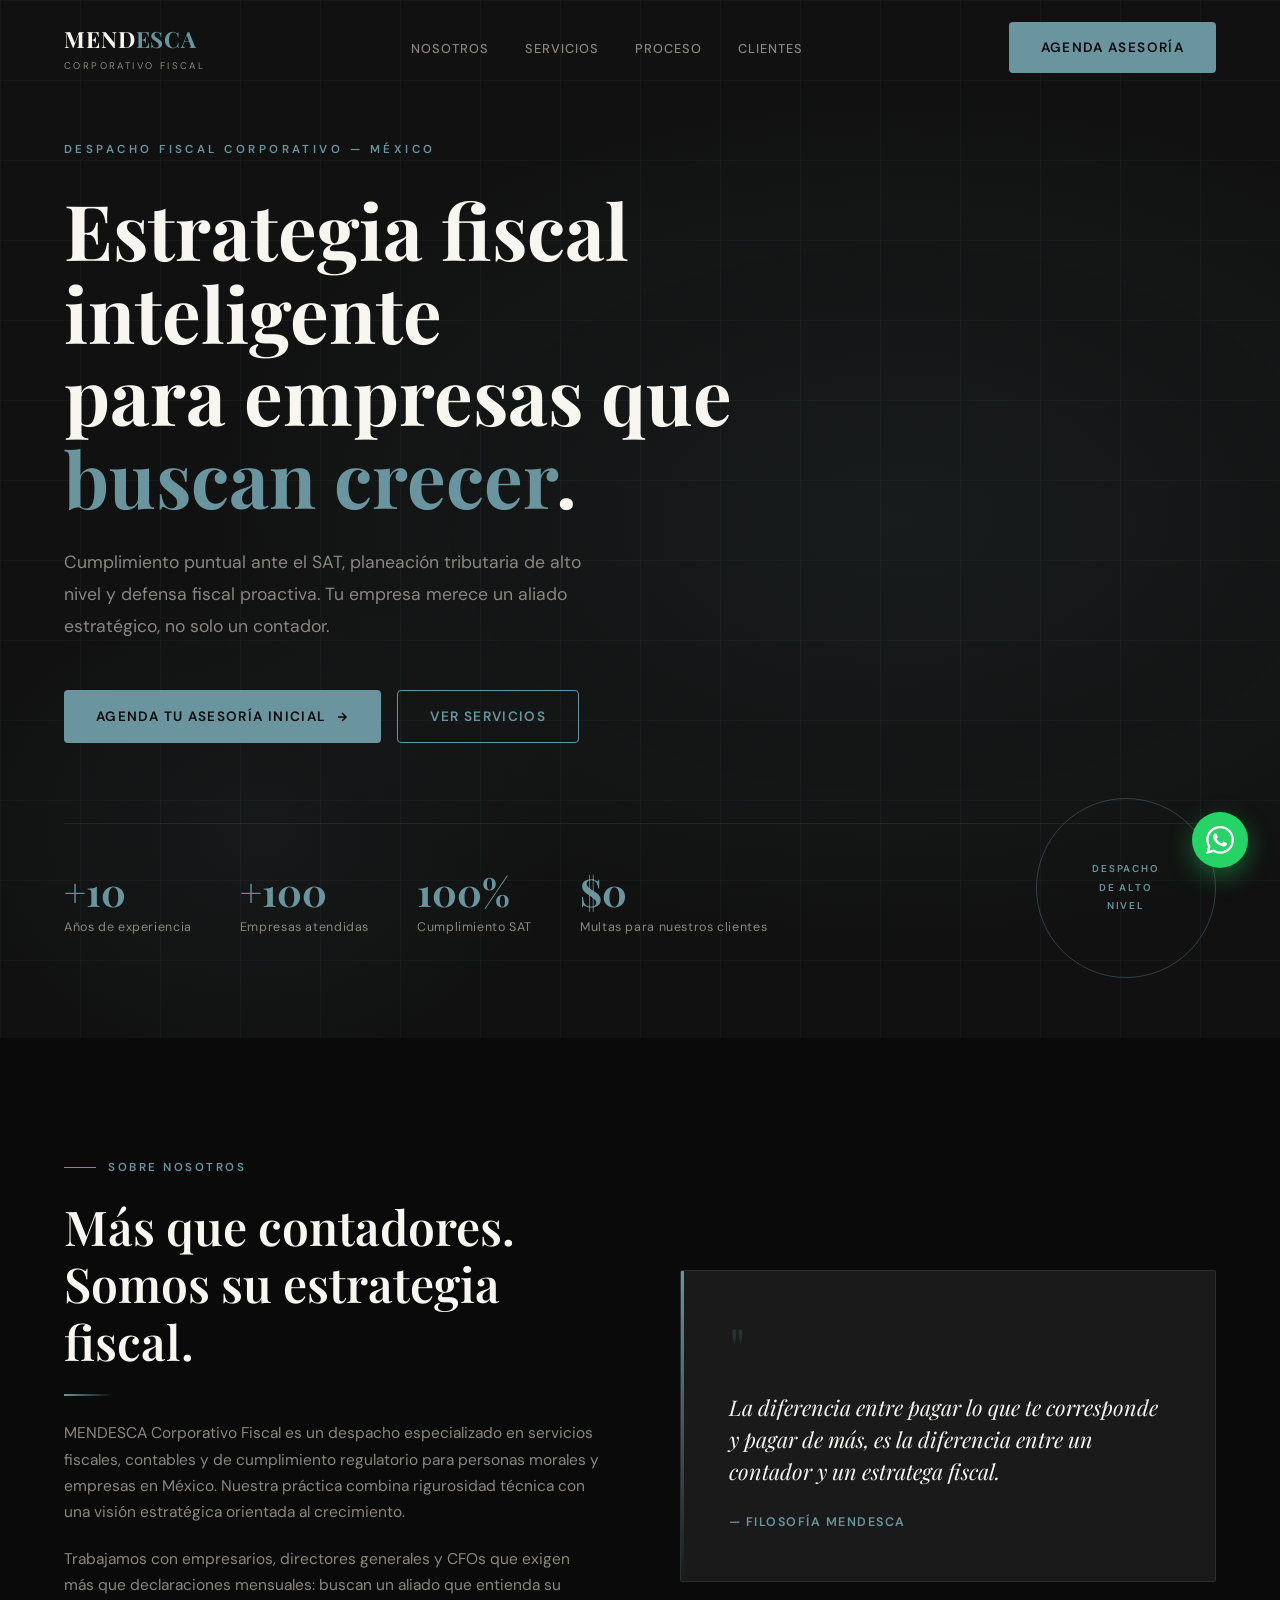
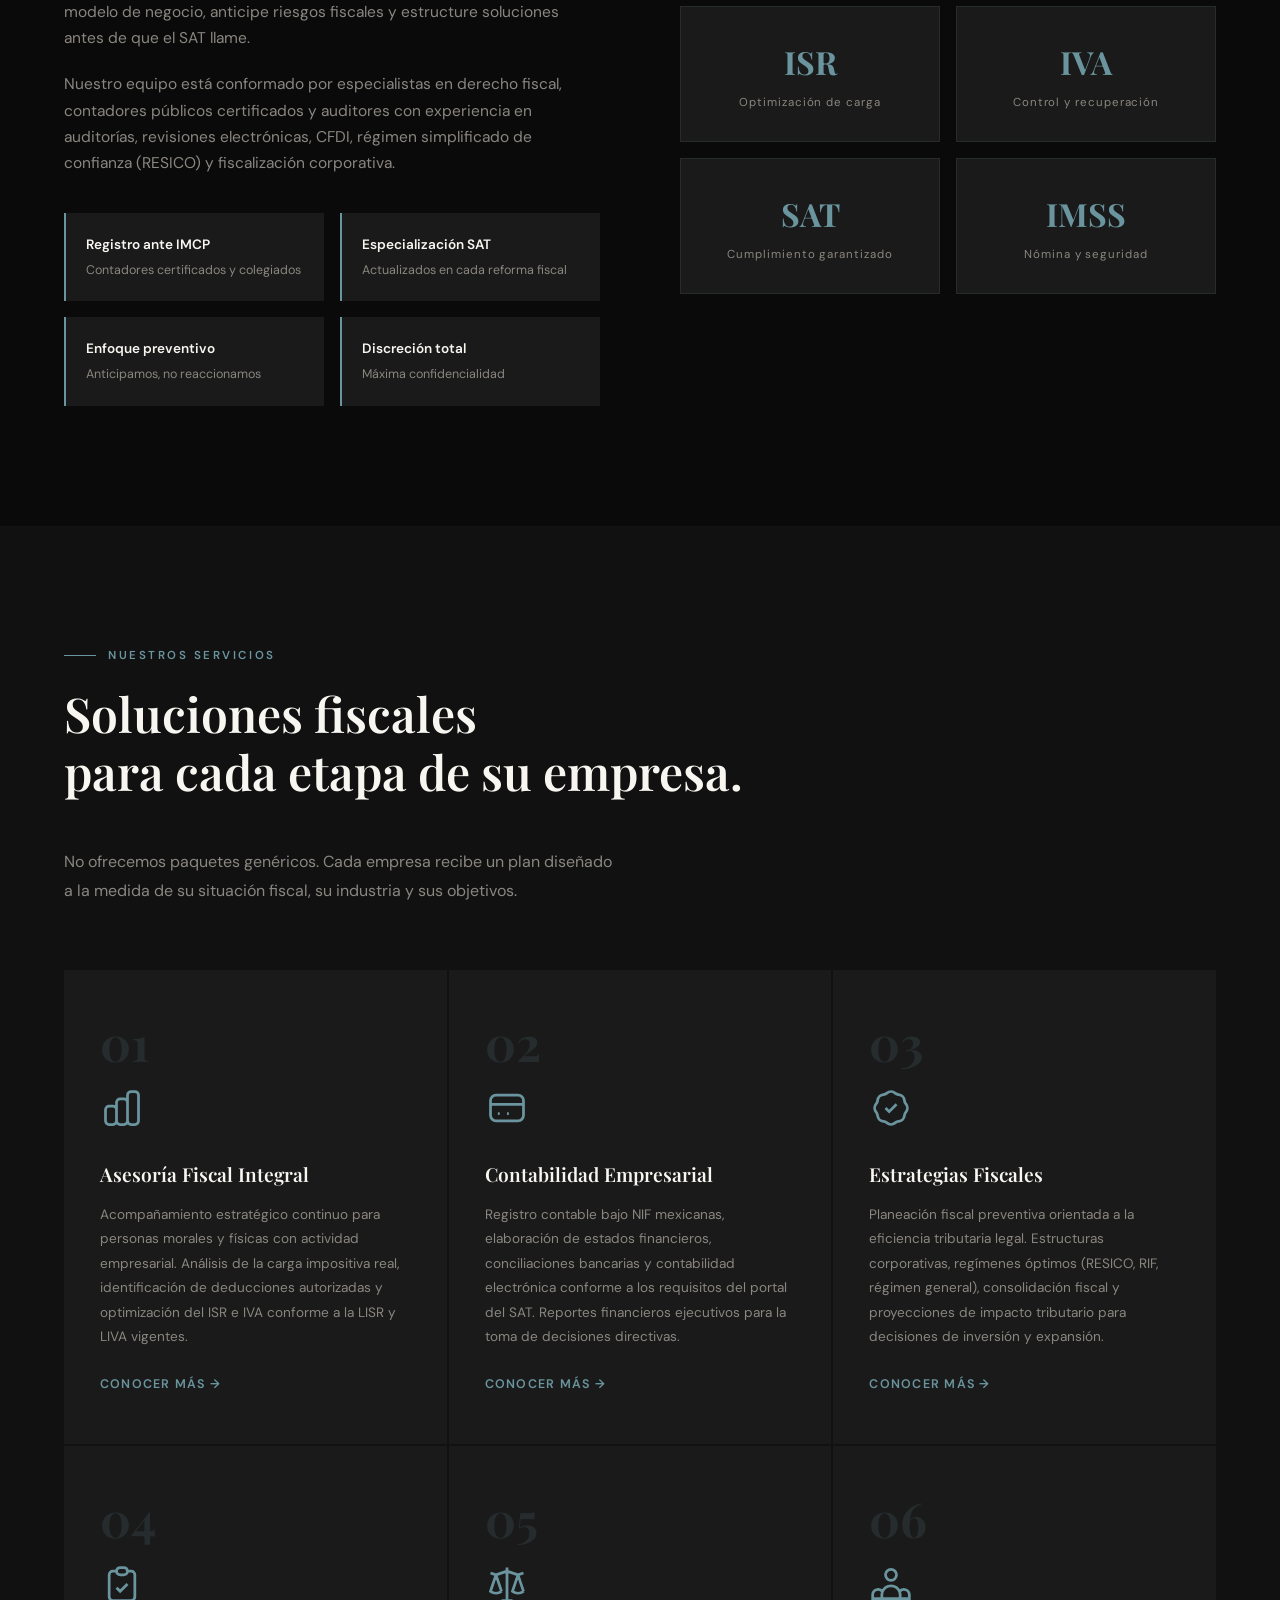
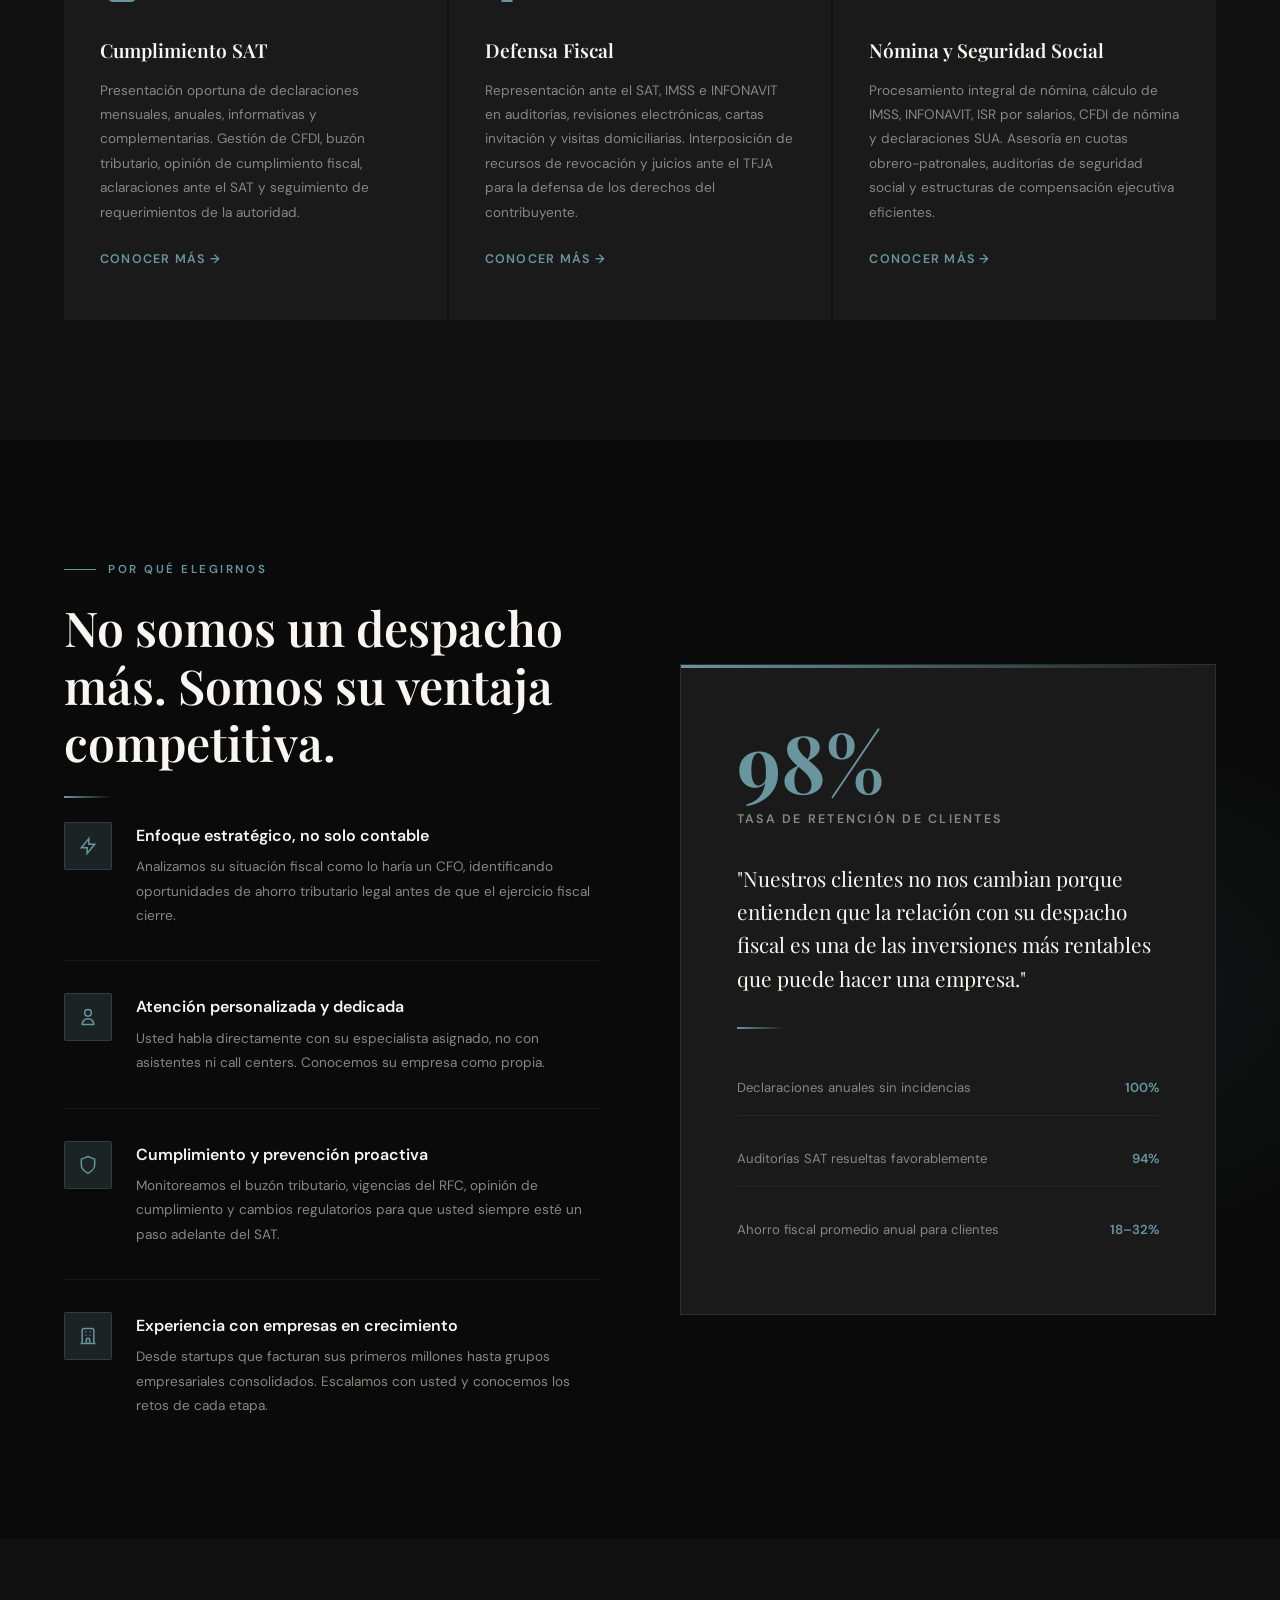
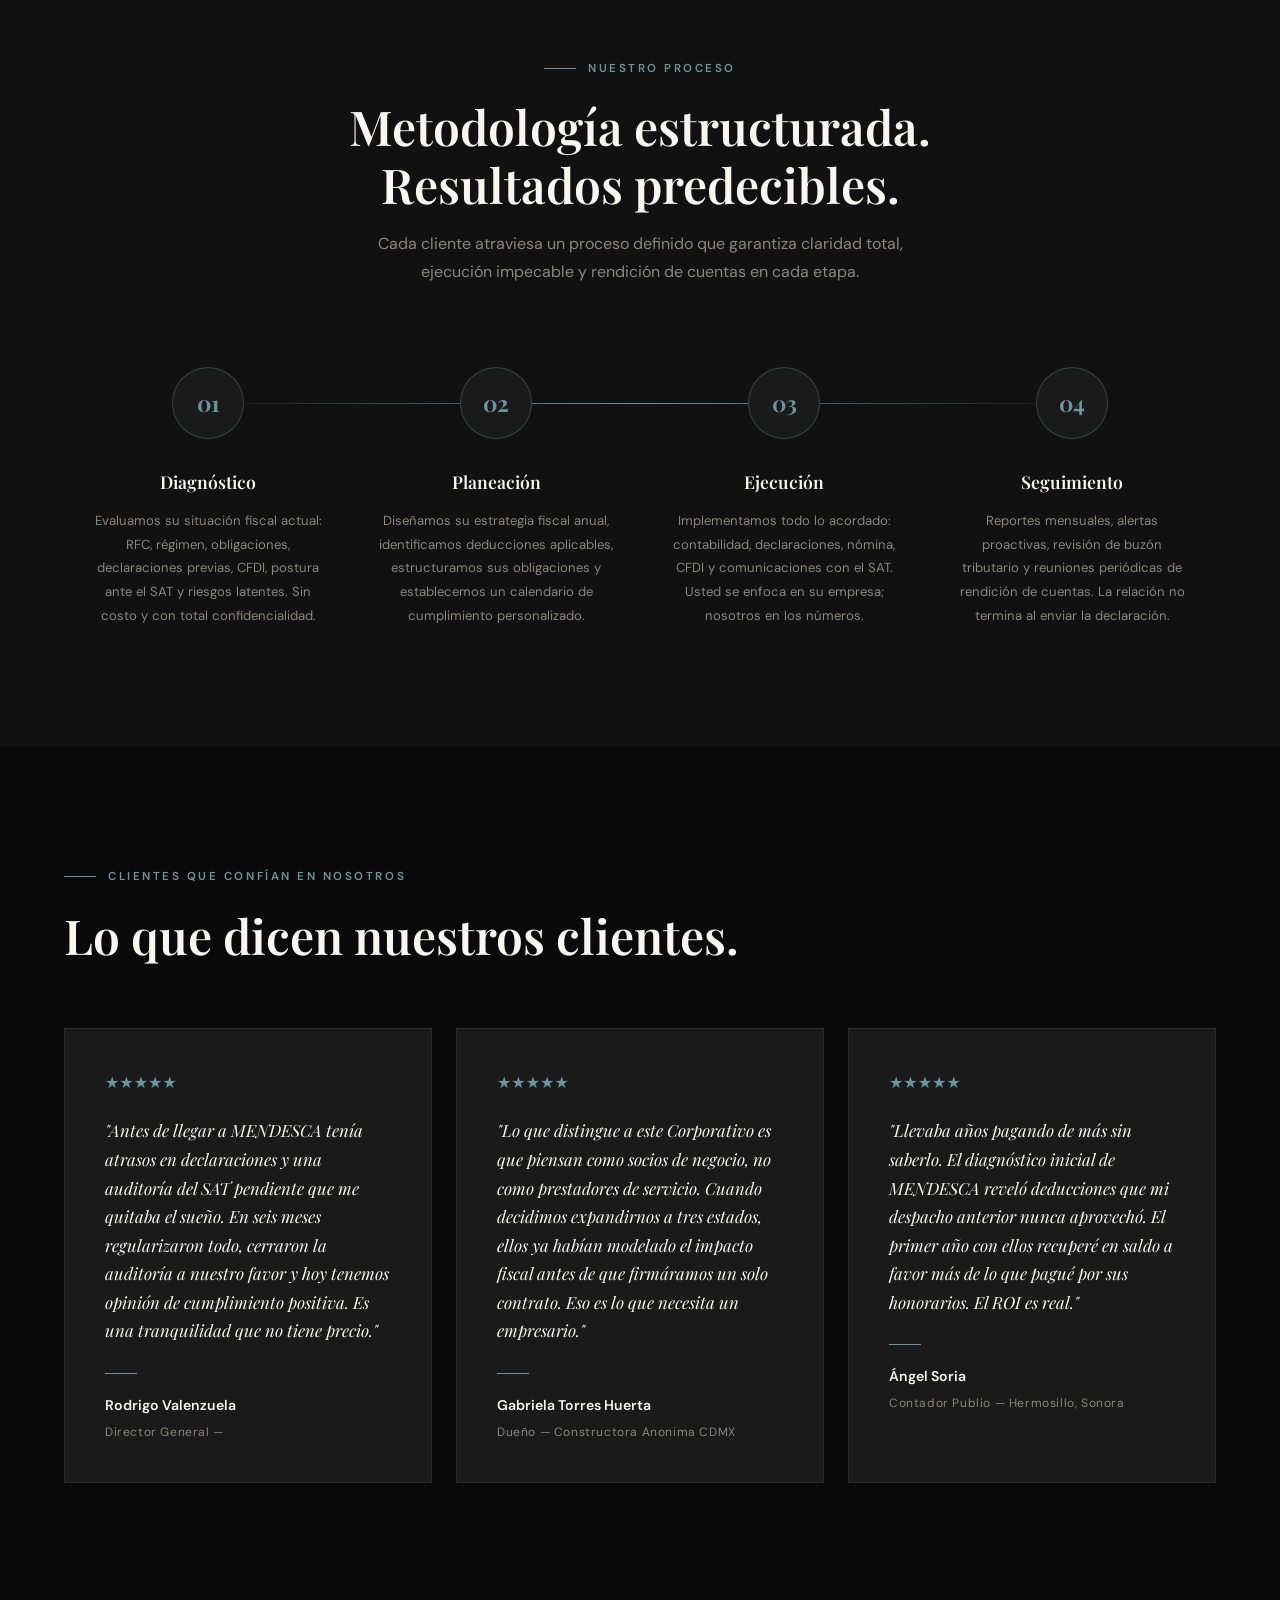
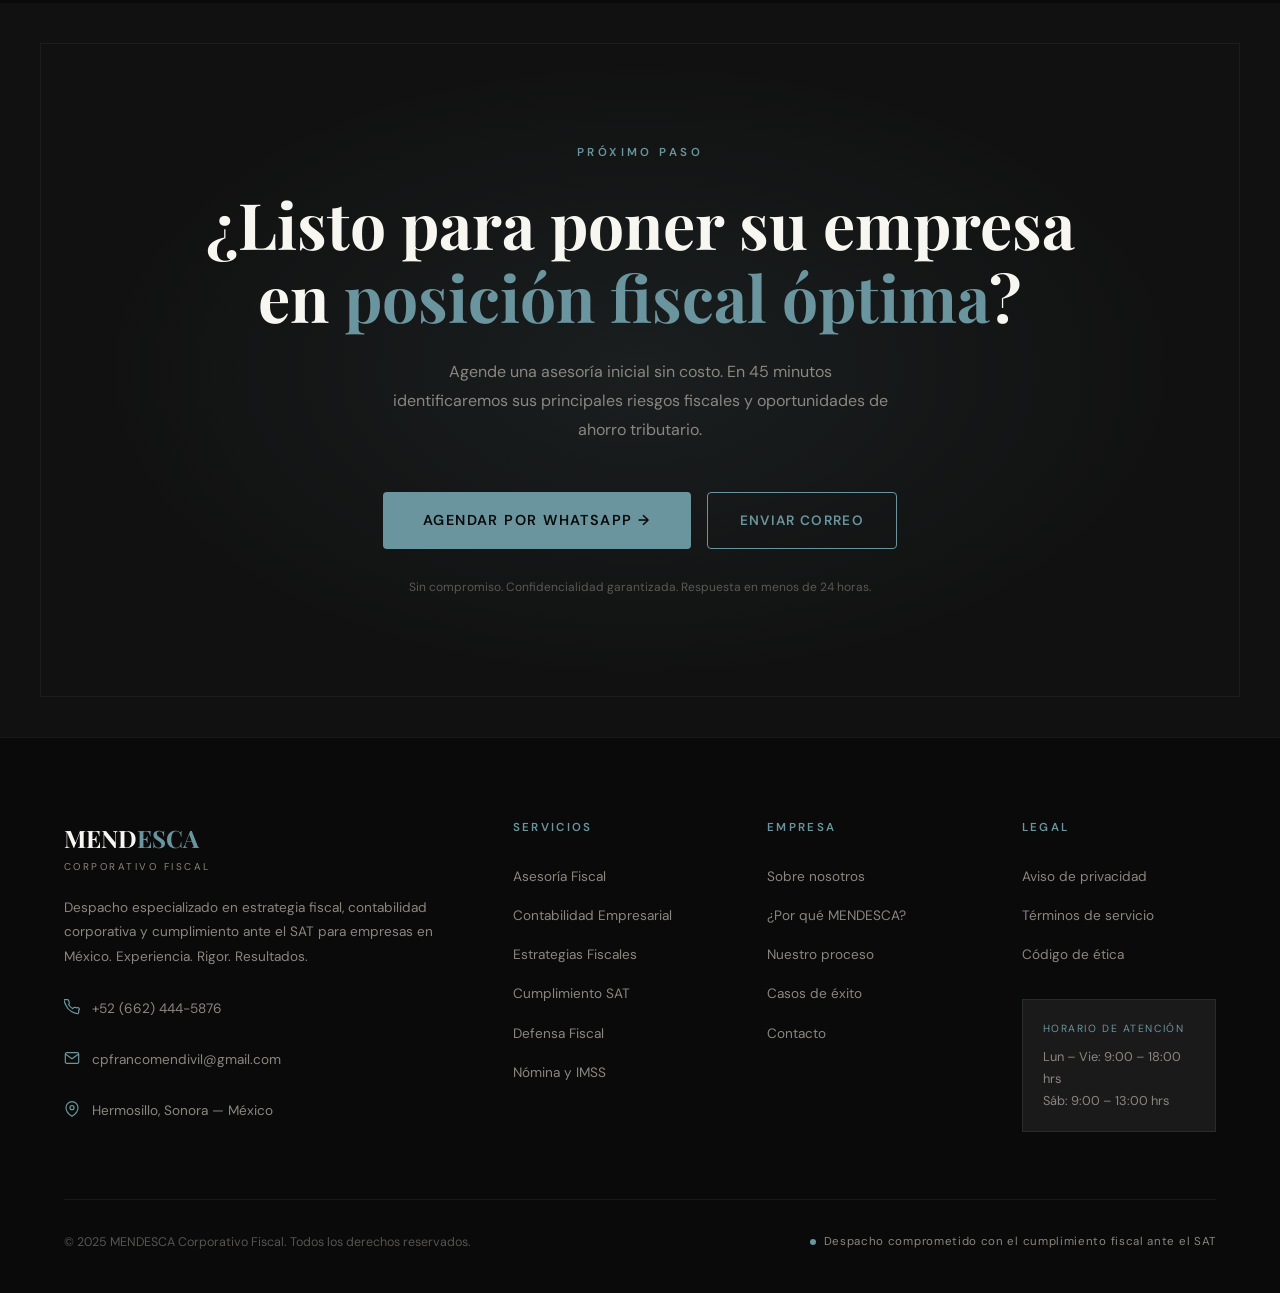
==== commit 45fa41f8: "Cambios testimonios" ====
--- a/index.html
+++ b/index.html
@@ -396,23 +396,23 @@
           <p class="testimonio-text">"Antes de llegar a MENDESCA tenía atrasos en declaraciones y una auditoría del SAT pendiente que me quitaba el sueño. En seis meses regularizaron todo, cerraron la auditoría a nuestro favor y hoy tenemos opinión de cumplimiento positiva. Es una tranquilidad que no tiene precio."</p>
           <div class="testimonio-divider"></div>
           <div class="testimonio-name">Rodrigo Valenzuela</div>
-          <div class="testimonio-role">Director General — Grupo Logístico RV, Monterrey NL</div>
+          <div class="testimonio-role">Director General — </div>
         </div>
 
         <div class="testimonio">
           <div class="testimonio-stars">★★★★★</div>
-          <p class="testimonio-text">"Lo que distingue a MENDESCA es que piensan como socios de negocio, no como prestadores de servicio. Cuando decidimos expandirnos a tres estados, ellos ya habían modelado el impacto fiscal antes de que firmáramos un solo contrato. Eso es lo que necesita un empresario."</p>
+          <p class="testimonio-text">"Lo que distingue a este Corporativo es que piensan como socios de negocio, no como prestadores de servicio. Cuando decidimos expandirnos a tres estados, ellos ya habían modelado el impacto fiscal antes de que firmáramos un solo contrato. Eso es lo que necesita un empresario."</p>
           <div class="testimonio-divider"></div>
           <div class="testimonio-name">Gabriela Torres Huerta</div>
-          <div class="testimonio-role">CEO — Constructora Inmobilium, Guadalajara JAL</div>
+          <div class="testimonio-role">Dueño — Constructora Anonima CDMX</div>
         </div>
 
         <div class="testimonio">
           <div class="testimonio-stars">★★★★★</div>
           <p class="testimonio-text">"Llevaba años pagando de más sin saberlo. El diagnóstico inicial de MENDESCA reveló deducciones que mi despacho anterior nunca aprovechó. El primer año con ellos recuperé en saldo a favor más de lo que pagué por sus honorarios. El ROI es real."</p>
           <div class="testimonio-divider"></div>
-          <div class="testimonio-name">Miguel Ángel Soria</div>
-          <div class="testimonio-role">Fundador — Distribuidora Soria & Asociados, CDMX</div>
+          <div class="testimonio-name">Ángel Soria</div>
+          <div class="testimonio-role">Contador Publio — Hermosillo, Sonora</div>
         </div>
 
       </div>
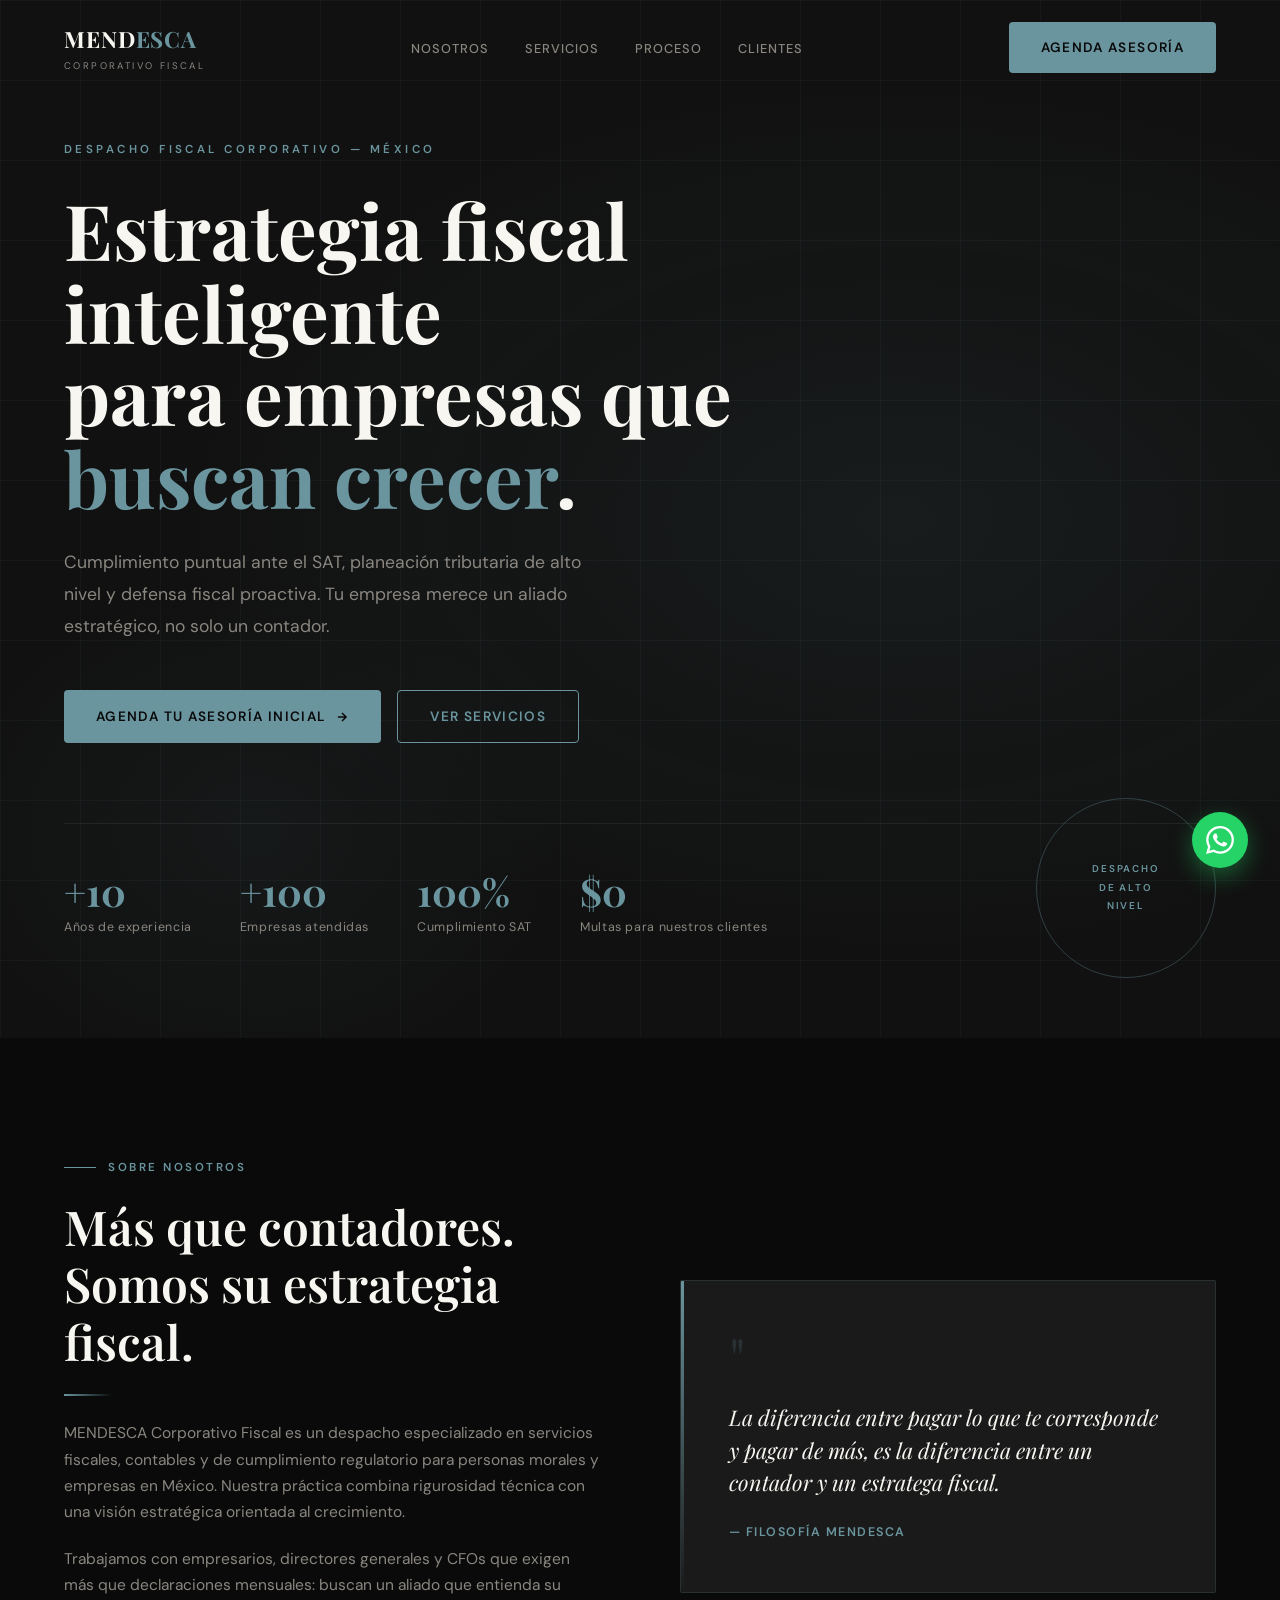
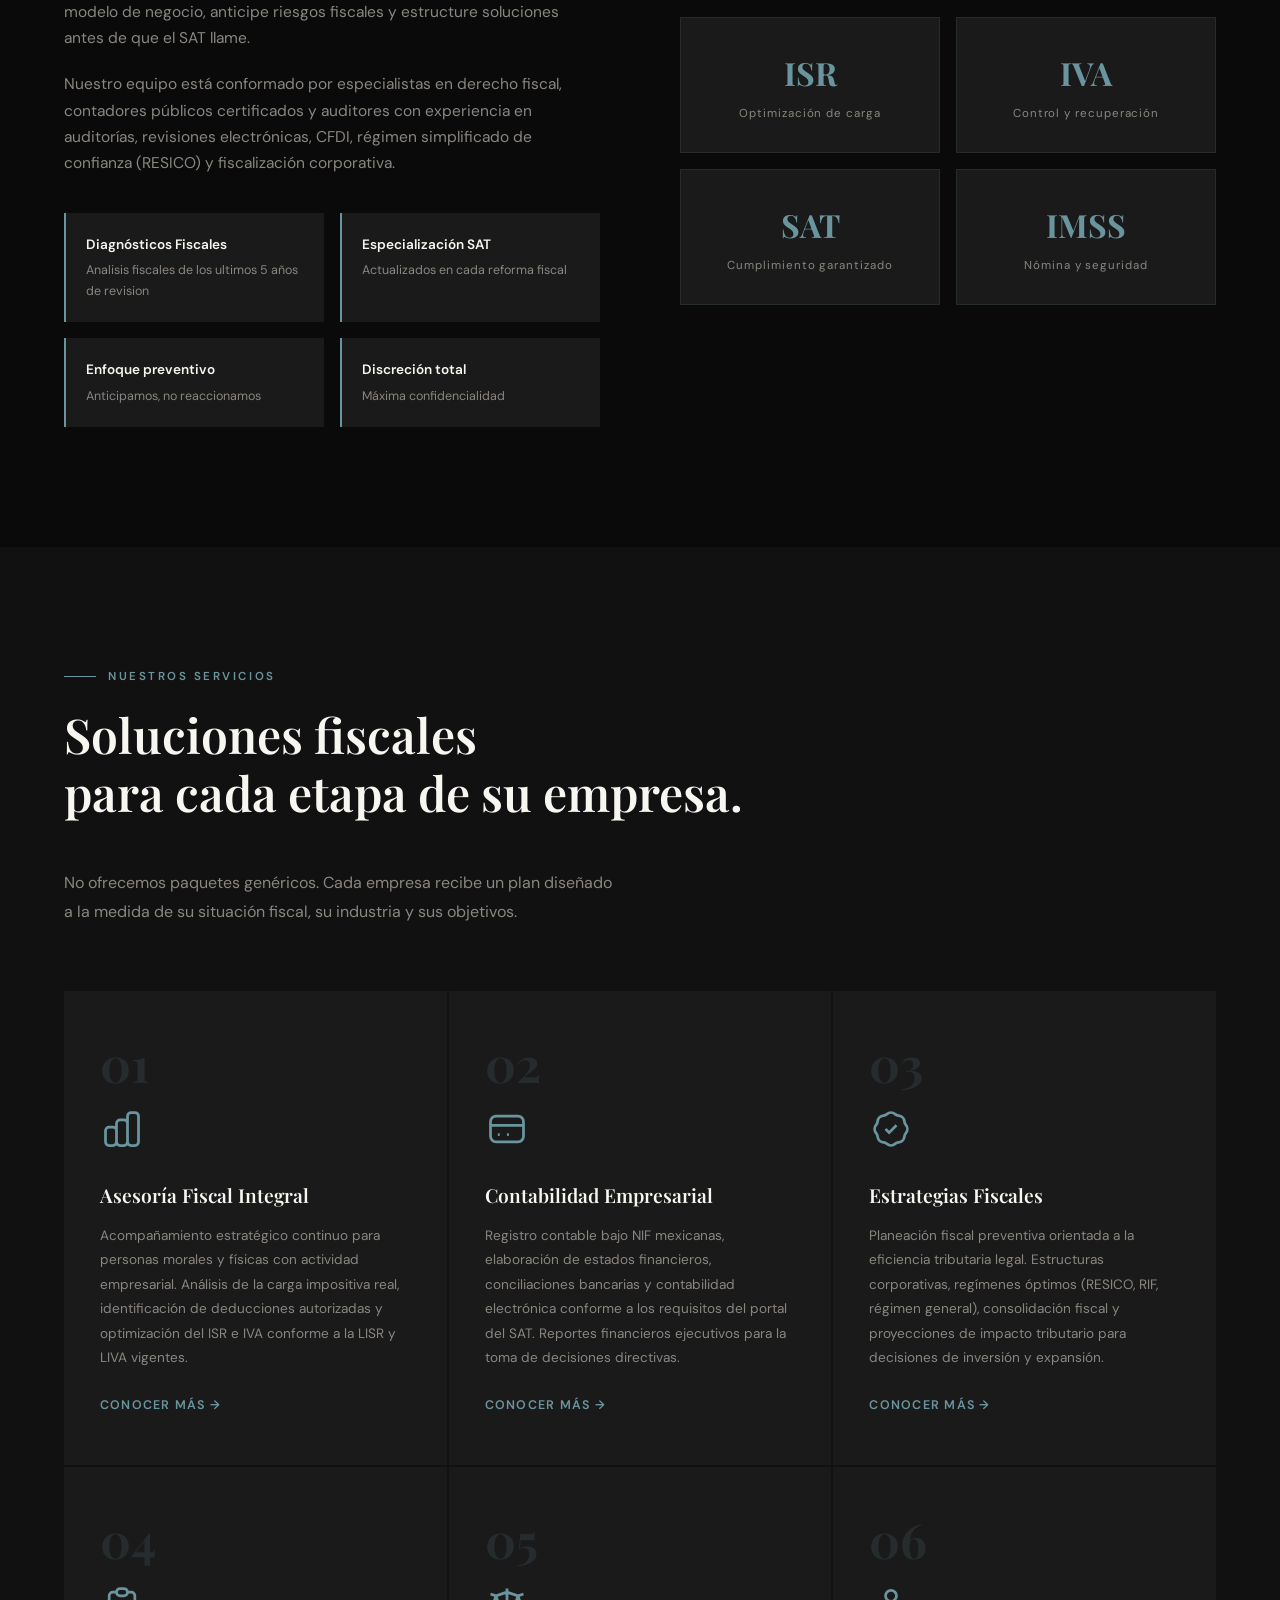
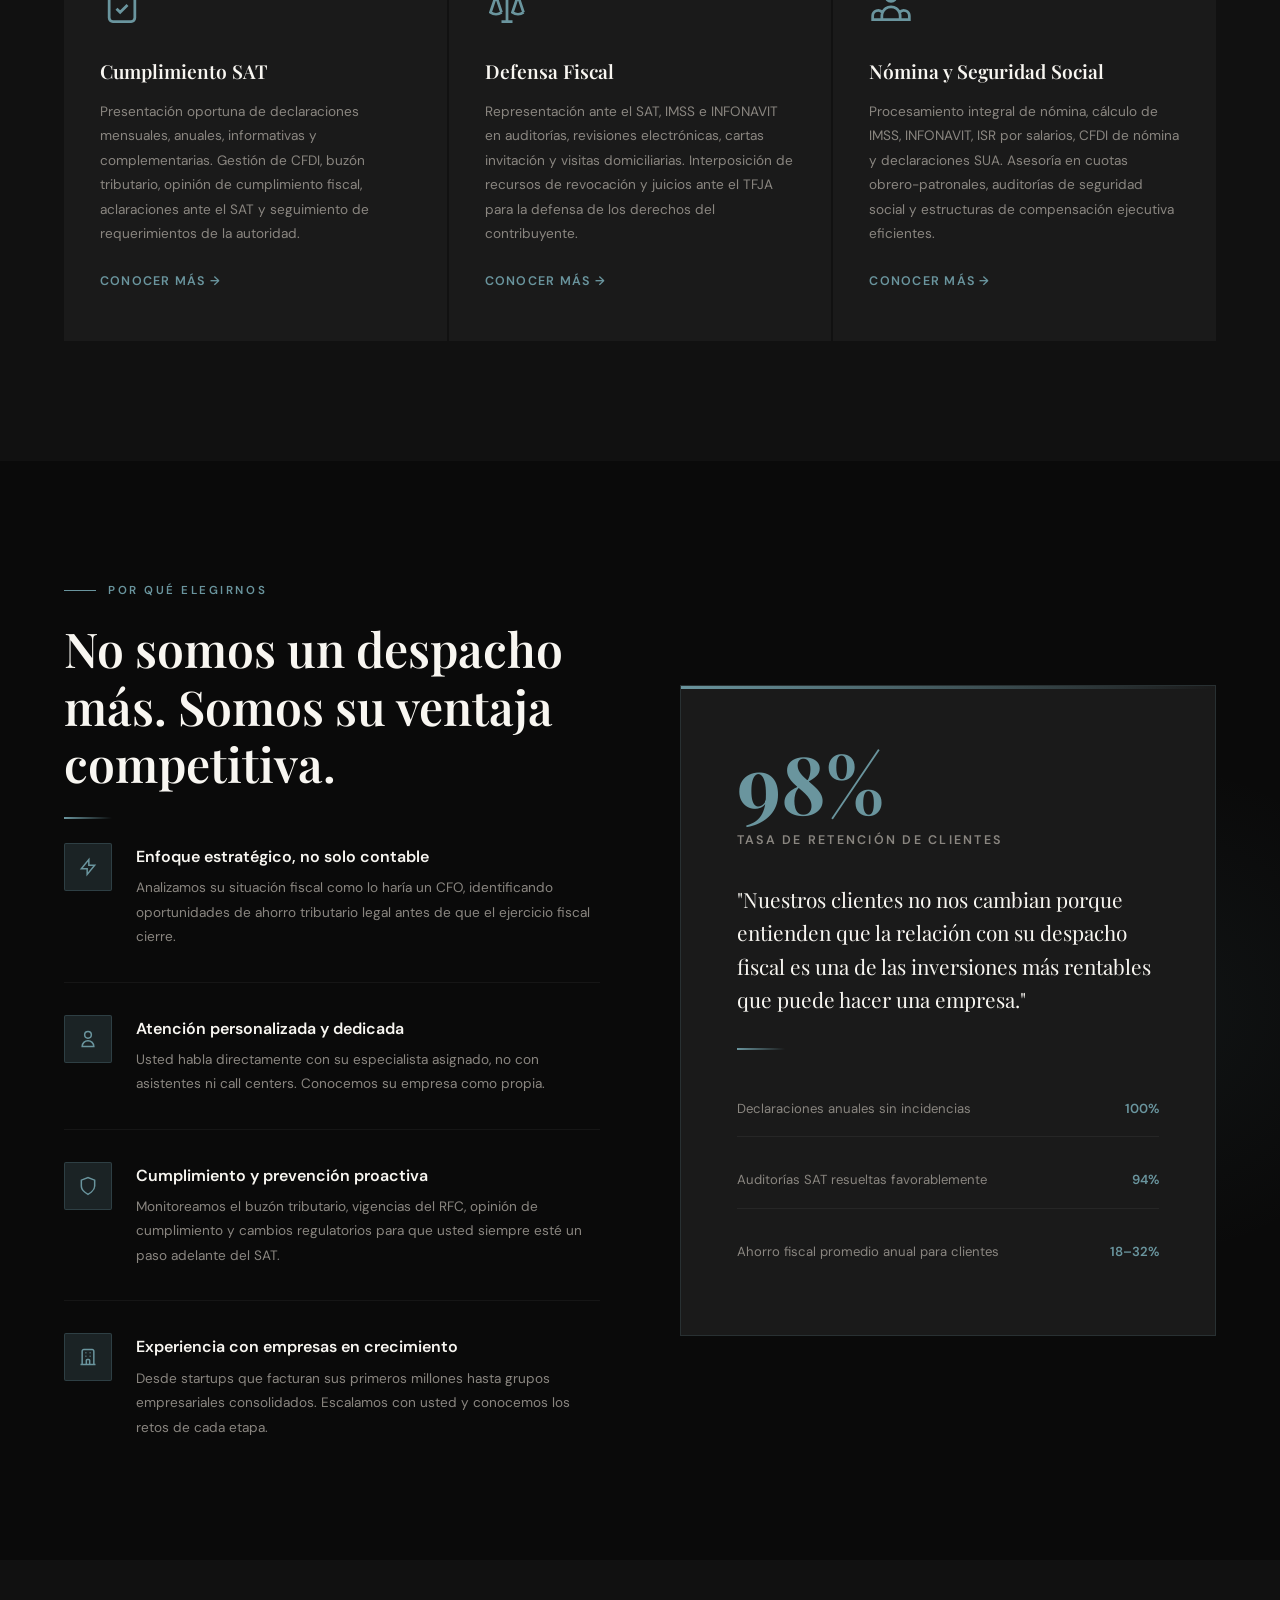
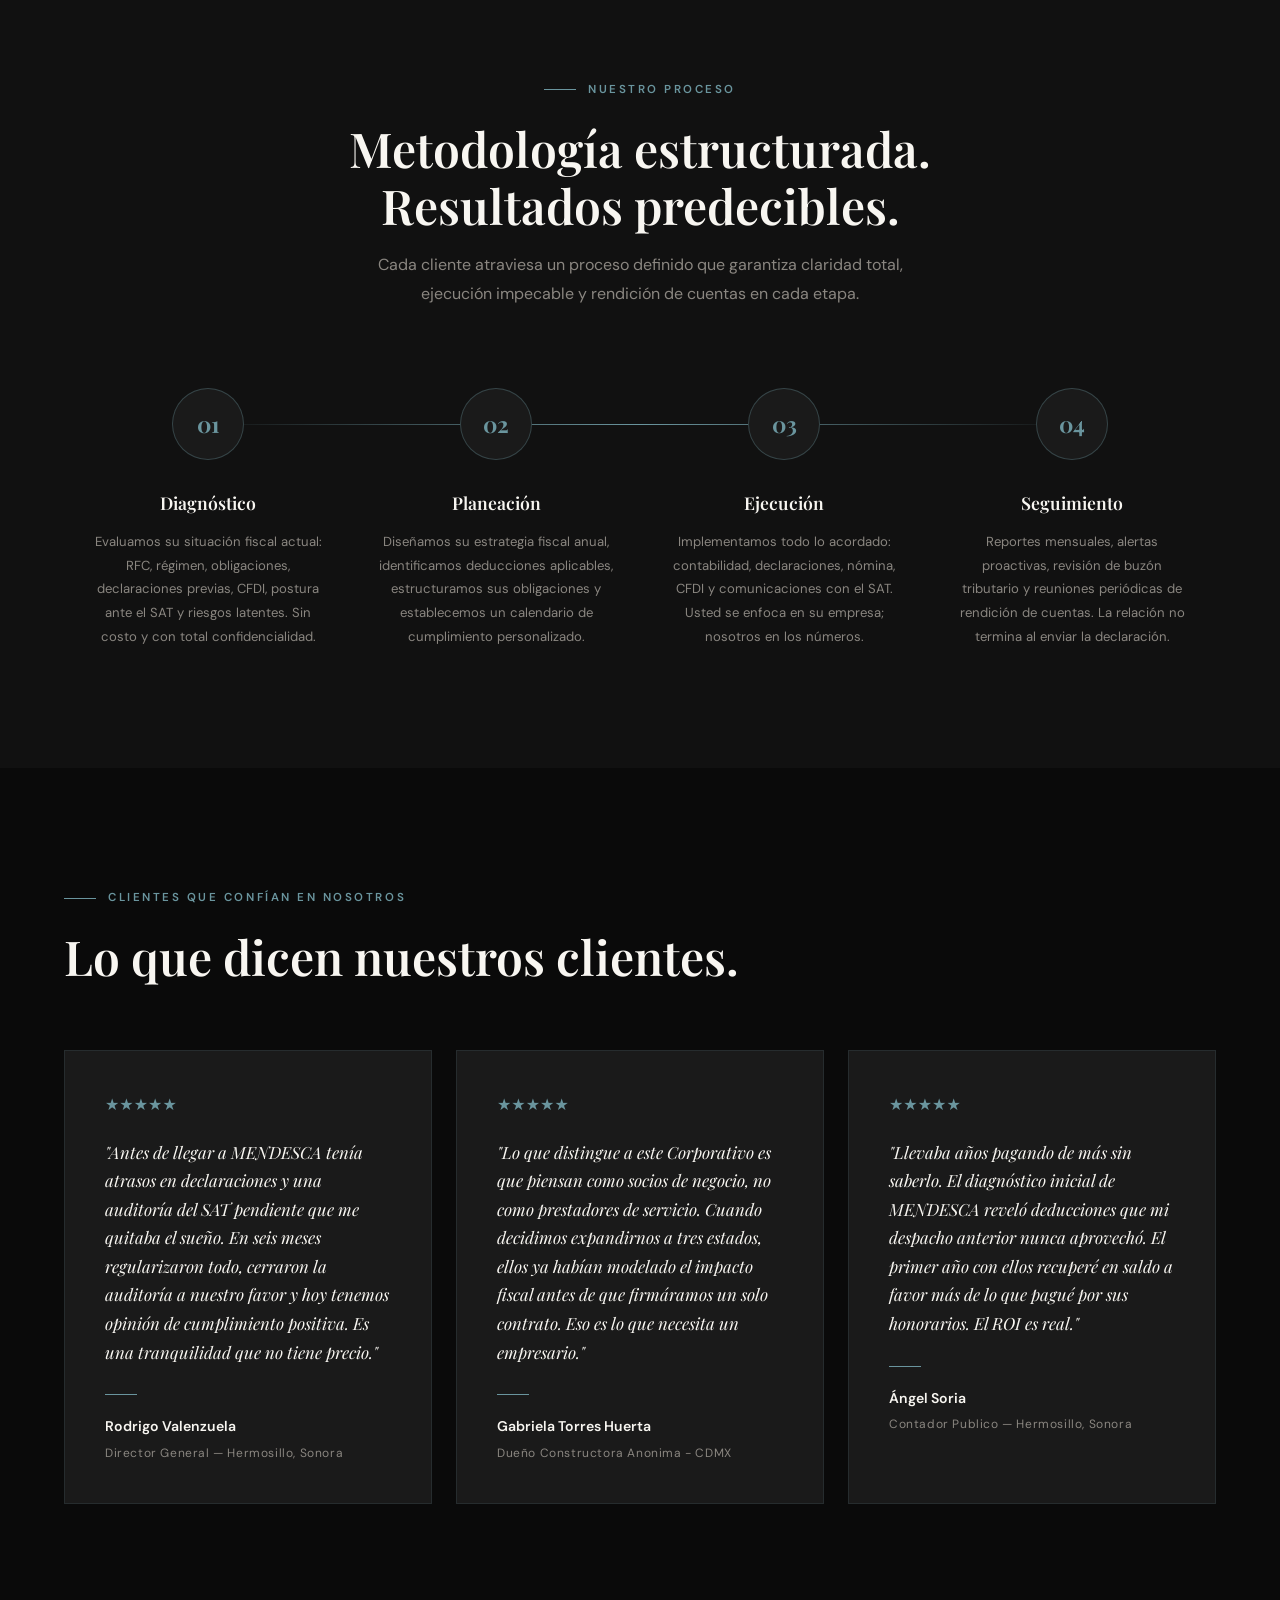
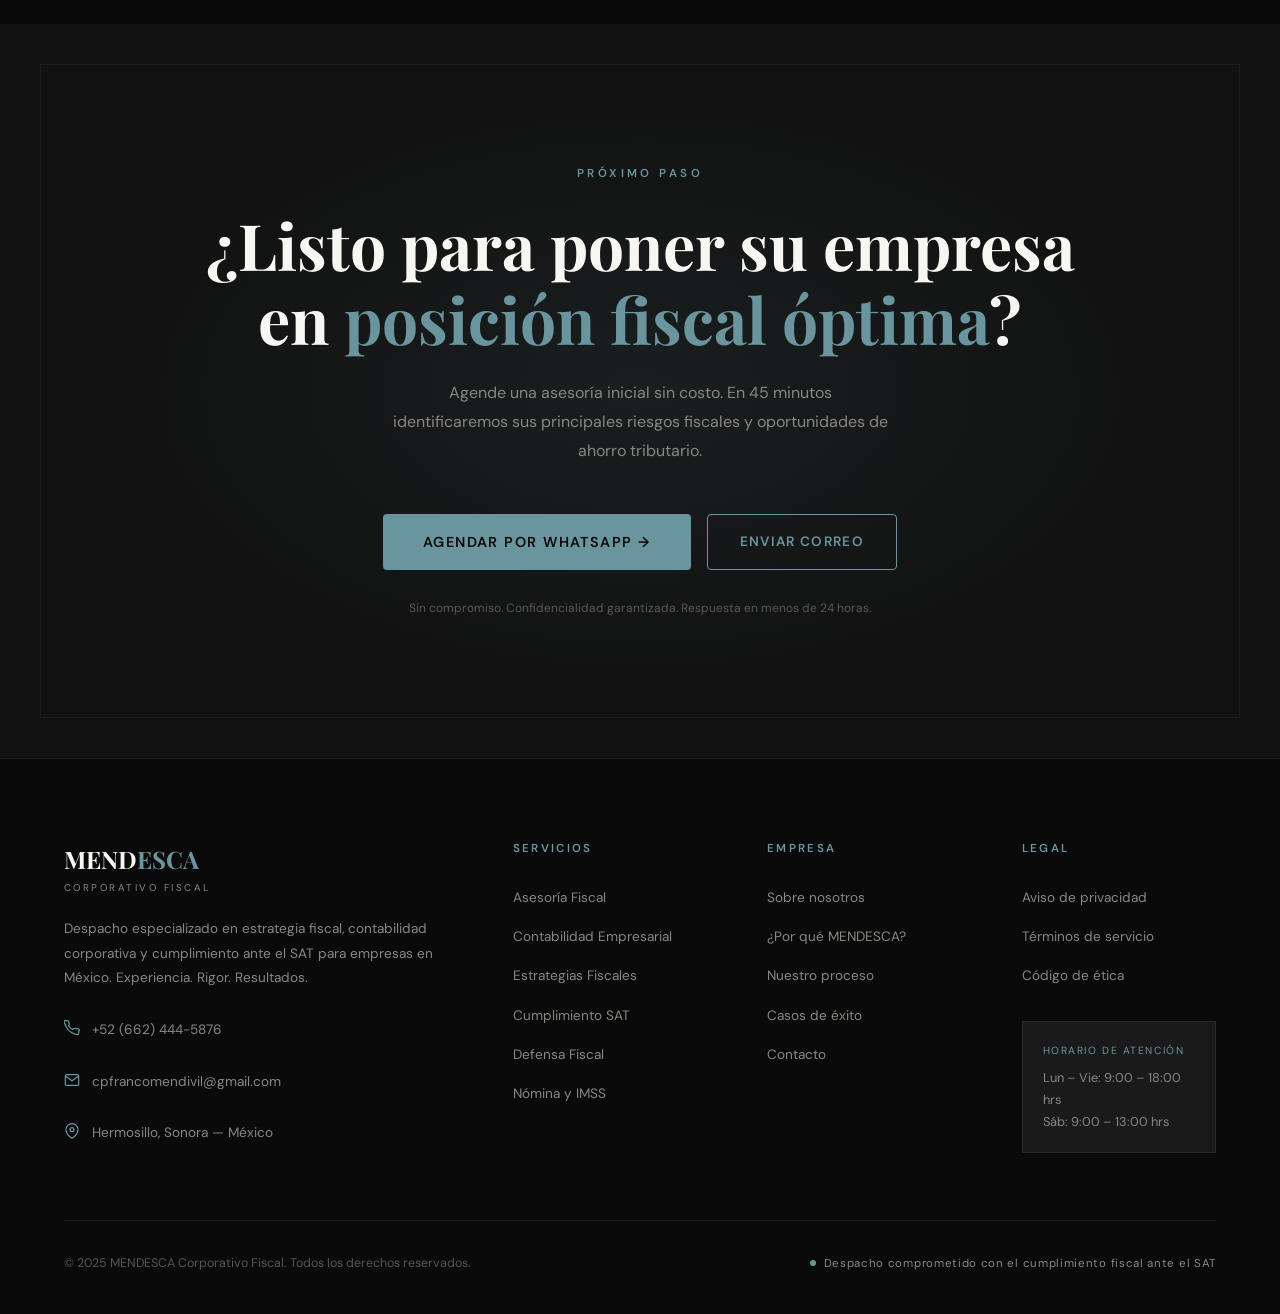
==== commit c66f6ba0: "MOdificacion" ====
--- a/index.html
+++ b/index.html
@@ -130,8 +130,8 @@
 
           <div class="nosotros-pillars">
             <div class="pillar">
-              <div class="pillar-title">Registro ante IMCP</div>
-              <div class="pillar-text">Contadores certificados y colegiados</div>
+              <div class="pillar-title">Diagnósticos Fiscales</div>
+              <div class="pillar-text">Analisis fiscales de los ultimos 5 años de revision</div>
             </div>
             <div class="pillar">
               <div class="pillar-title">Especialización SAT</div>
@@ -396,7 +396,7 @@
           <p class="testimonio-text">"Antes de llegar a MENDESCA tenía atrasos en declaraciones y una auditoría del SAT pendiente que me quitaba el sueño. En seis meses regularizaron todo, cerraron la auditoría a nuestro favor y hoy tenemos opinión de cumplimiento positiva. Es una tranquilidad que no tiene precio."</p>
           <div class="testimonio-divider"></div>
           <div class="testimonio-name">Rodrigo Valenzuela</div>
-          <div class="testimonio-role">Director General — </div>
+          <div class="testimonio-role">Director General — Hermosillo, Sonora</div>
         </div>
 
         <div class="testimonio">
@@ -404,7 +404,7 @@
           <p class="testimonio-text">"Lo que distingue a este Corporativo es que piensan como socios de negocio, no como prestadores de servicio. Cuando decidimos expandirnos a tres estados, ellos ya habían modelado el impacto fiscal antes de que firmáramos un solo contrato. Eso es lo que necesita un empresario."</p>
           <div class="testimonio-divider"></div>
           <div class="testimonio-name">Gabriela Torres Huerta</div>
-          <div class="testimonio-role">Dueño — Constructora Anonima CDMX</div>
+          <div class="testimonio-role">Dueño Constructora Anonima - CDMX</div>
         </div>
 
         <div class="testimonio">
@@ -412,7 +412,7 @@
           <p class="testimonio-text">"Llevaba años pagando de más sin saberlo. El diagnóstico inicial de MENDESCA reveló deducciones que mi despacho anterior nunca aprovechó. El primer año con ellos recuperé en saldo a favor más de lo que pagué por sus honorarios. El ROI es real."</p>
           <div class="testimonio-divider"></div>
           <div class="testimonio-name">Ángel Soria</div>
-          <div class="testimonio-role">Contador Publio — Hermosillo, Sonora</div>
+          <div class="testimonio-role">Contador Publico — Hermosillo, Sonora</div>
         </div>
 
       </div>
